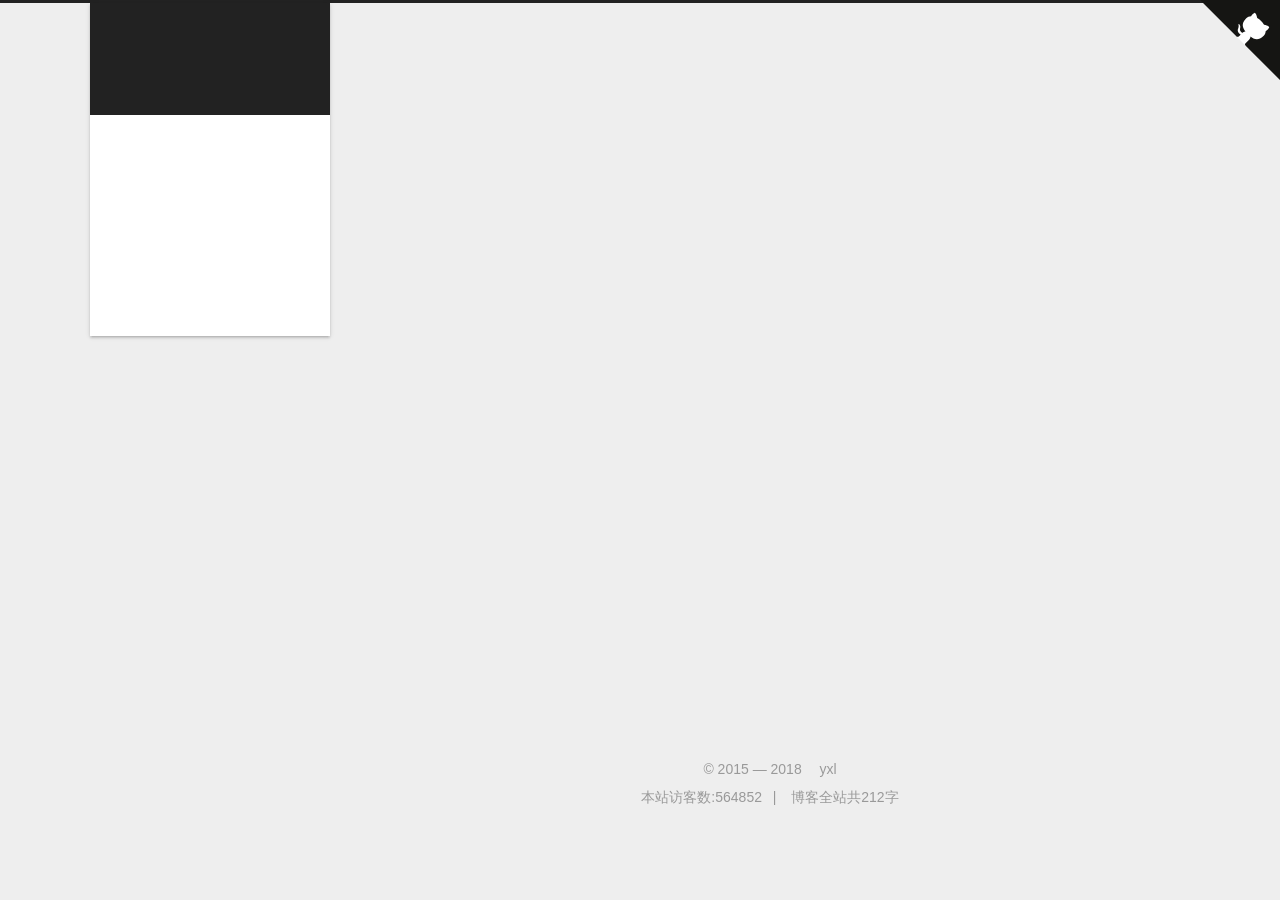
==== index.html @ 6620ec40 "Site updated: 2018-03-03 11:54:34" ====
<!DOCTYPE html>



  


<html class="theme-next gemini use-motion" lang="zh-Hans">
<head>
  <meta charset="UTF-8"/>
<meta http-equiv="X-UA-Compatible" content="IE=edge" />
<meta name="viewport" content="width=device-width, initial-scale=1, maximum-scale=1"/>
<meta name="theme-color" content="#222">









<meta http-equiv="Cache-Control" content="no-transform" />
<meta http-equiv="Cache-Control" content="no-siteapp" />
















  
  
  <link href="/lib/fancybox/source/jquery.fancybox.css?v=2.1.5" rel="stylesheet" type="text/css" />




  
  
  
  

  
    
    
  

  
    
      
    

    
  

  

  

  
    
      
    

    
  

  
    
    
    <link href="fonts.lug.ustc.edu.cn/css?family=Monda:300,300italic,400,400italic,700,700italic|Roboto Slab:300,300italic,400,400italic,700,700italic|PT Mono:300,300italic,400,400italic,700,700italic&subset=latin,latin-ext" rel="stylesheet" type="text/css">
  






<link href="/lib/font-awesome/css/font-awesome.min.css?v=4.6.2" rel="stylesheet" type="text/css" />

<link href="/css/main.css?v=5.1.4" rel="stylesheet" type="text/css" />


  <link rel="apple-touch-icon" sizes="180x180" href="/images/favicon.ico?v=5.1.4">


  <link rel="icon" type="image/png" sizes="32x32" href="/images/favicon.ico?v=5.1.4">


  <link rel="icon" type="image/png" sizes="16x16" href="/images/favicon.ico?v=5.1.4">


  <link rel="mask-icon" href="/images/favicon.ico?v=5.1.4" color="#222">





  <meta name="keywords" content="Hexo, NexT" />










<meta name="description" content="Quick notes">
<meta property="og:type" content="website">
<meta property="og:title" content="Jenson&#39;s Notes">
<meta property="og:url" content="http://yoursite.com/index.html">
<meta property="og:site_name" content="Jenson&#39;s Notes">
<meta property="og:description" content="Quick notes">
<meta property="og:locale" content="zh-Hans">
<meta name="twitter:card" content="summary">
<meta name="twitter:title" content="Jenson&#39;s Notes">
<meta name="twitter:description" content="Quick notes">



<script type="text/javascript" id="hexo.configurations">
  var NexT = window.NexT || {};
  var CONFIG = {
    root: '/',
    scheme: 'Gemini',
    version: '5.1.4',
    sidebar: {"position":"left","display":"post","offset":12,"b2t":false,"scrollpercent":false,"onmobile":false},
    fancybox: true,
    tabs: true,
    motion: {"enable":true,"async":false,"transition":{"post_block":"fadeIn","post_header":"slideDownIn","post_body":"slideDownIn","coll_header":"slideLeftIn","sidebar":"slideUpIn"}},
    duoshuo: {
      userId: '0',
      author: '博主'
    },
    algolia: {
      applicationID: '',
      apiKey: '',
      indexName: '',
      hits: {"per_page":10},
      labels: {"input_placeholder":"Search for Posts","hits_empty":"We didn't find any results for the search: ${query}","hits_stats":"${hits} results found in ${time} ms"}
    }
  };
</script>



  <link rel="canonical" href="http://yoursite.com/"/>





<script src="//cdn.bootcss.com/pace/1.0.2/pace.min.js"></script>
<link href="//cdn.bootcss.com/pace/1.0.2/themes/pink/pace-theme-flash.css" rel="stylesheet">





  <title>Jenson's Notes</title>
  








</head>

<body itemscope itemtype="http://schema.org/WebPage" lang="zh-Hans">

  
  
    
  

  <div class="container sidebar-position-left 
  page-home">
    <div class="headband"></div>
	<a href="https://github.com/yuxinglong" class="github-corner" aria-label="View source on Github"><svg width="80" height="80" viewBox="0 0 250 250" style="fill:#151513; color:#fff; position: absolute; top: 0; border: 0; right: 0;" aria-hidden="true"><path d="M0,0 L115,115 L130,115 L142,142 L250,250 L250,0 Z"></path><path d="M128.3,109.0 C113.8,99.7 119.0,89.6 119.0,89.6 C122.0,82.7 120.5,78.6 120.5,78.6 C119.2,72.0 123.4,76.3 123.4,76.3 C127.3,80.9 125.5,87.3 125.5,87.3 C122.9,97.6 130.6,101.9 134.4,103.2" fill="currentColor" style="transform-origin: 130px 106px;" class="octo-arm"></path><path d="M115.0,115.0 C114.9,115.1 118.7,116.5 119.8,115.4 L133.7,101.6 C136.9,99.2 139.9,98.4 142.2,98.6 C133.8,88.0 127.5,74.4 143.8,58.0 C148.5,53.4 154.0,51.2 159.7,51.0 C160.3,49.4 163.2,43.6 171.4,40.1 C171.4,40.1 176.1,42.5 178.8,56.2 C183.1,58.6 187.2,61.8 190.9,65.4 C194.5,69.0 197.7,73.2 200.1,77.6 C213.8,80.2 216.3,84.9 216.3,84.9 C212.7,93.1 206.9,96.0 205.4,96.6 C205.1,102.4 203.0,107.8 198.3,112.5 C181.9,128.9 168.3,122.5 157.7,114.1 C157.9,116.9 156.7,120.9 152.7,124.9 L141.0,136.5 C139.8,137.7 141.6,141.9 141.8,141.8 Z" fill="currentColor" class="octo-body"></path></svg></a><style>.github-corner:hover .octo-arm{animation:octocat-wave 560ms ease-in-out}@keyframes octocat-wave{0%,100%{transform:rotate(0)}20%,60%{transform:rotate(-25deg)}40%,80%{transform:rotate(10deg)}}@media (max-width:500px){.github-corner:hover .octo-arm{animation:none}.github-corner .octo-arm{animation:octocat-wave 560ms ease-in-out}}</style>

    <header id="header" class="header" itemscope itemtype="http://schema.org/WPHeader">
      <div class="header-inner"><div class="site-brand-wrapper">
  <div class="site-meta ">
    

    <div class="custom-logo-site-title">
      <a href="/"  class="brand" rel="start">
        <span class="logo-line-before"><i></i></span>
        <span class="site-title">Jenson's Notes</span>
        <span class="logo-line-after"><i></i></span>
      </a>
    </div>
      
        <p class="site-subtitle">Quick notes</p>
      
  </div>

  <div class="site-nav-toggle">
    <button>
      <span class="btn-bar"></span>
      <span class="btn-bar"></span>
      <span class="btn-bar"></span>
    </button>
  </div>
</div>

<nav class="site-nav">
  

  
    <ul id="menu" class="menu">
      
        
        <li class="menu-item menu-item-home">
          <a href="/" rel="section">
            
              <i class="menu-item-icon fa fa-fw fa-home"></i> <br />
            
            首页
          </a>
        </li>
      
        
        <li class="menu-item menu-item-archives">
          <a href="/archives/" rel="section">
            
              <i class="menu-item-icon fa fa-fw fa-archive"></i> <br />
            
            心路历程
          </a>
        </li>
      
        
        <li class="menu-item menu-item-categories">
          <a href="/categories/" rel="section">
            
              <i class="menu-item-icon fa fa-fw fa-th"></i> <br />
            
            分类
          </a>
        </li>
      
        
        <li class="menu-item menu-item-tags">
          <a href="/tags/" rel="section">
            
              <i class="menu-item-icon fa fa-fw fa-tags"></i> <br />
            
            标签
          </a>
        </li>
      

      
        <li class="menu-item menu-item-search">
          
            <a href="javascript:;" class="popup-trigger">
          
            
              <i class="menu-item-icon fa fa-search fa-fw"></i> <br />
            
            搜索
          </a>
        </li>
      
    </ul>
  

  
    <div class="site-search">
      
  <div class="popup search-popup local-search-popup">
  <div class="local-search-header clearfix">
    <span class="search-icon">
      <i class="fa fa-search"></i>
    </span>
    <span class="popup-btn-close">
      <i class="fa fa-times-circle"></i>
    </span>
    <div class="local-search-input-wrapper">
      <input autocomplete="off"
             placeholder="搜索..." spellcheck="false"
             type="text" id="local-search-input">
    </div>
  </div>
  <div id="local-search-result"></div>
</div>



    </div>
  
</nav>



 </div>
    </header>

    <main id="main" class="main">
      <div class="main-inner">
        <div class="content-wrap">
          <div id="content" class="content">
            
  <section id="posts" class="posts-expand">
    
      

  

  
  
  

  <article class="post post-type-normal" itemscope itemtype="http://schema.org/Article">
  
  
  
  <div class="post-block">
    <link itemprop="mainEntityOfPage" href="http://yoursite.com/2018/03/03/蝴蝶的时间/">

    <span hidden itemprop="author" itemscope itemtype="http://schema.org/Person">
      <meta itemprop="name" content="Jenson">
      <meta itemprop="description" content="">
      <meta itemprop="image" content="https://upload.jianshu.io/collections/images/13/%E5%95%8A.png?imageMogr2/auto-orient/strip|imageView2/1/w/180/h/180">
    </span>

    <span hidden itemprop="publisher" itemscope itemtype="http://schema.org/Organization">
      <meta itemprop="name" content="Jenson's Notes">
    </span>

    
      <header class="post-header">

        
        
          <h1 class="post-title" itemprop="name headline">
                
                <a class="post-title-link" href="/2018/03/03/蝴蝶的时间/" itemprop="url">蝴蝶的时间</a></h1>
        

        <div class="post-meta">
          <span class="post-time">
            
              <span class="post-meta-item-icon">
                <i class="fa fa-calendar-o"></i>
              </span>
              
                <span class="post-meta-item-text">发表于</span>
              
              <time title="创建于" itemprop="dateCreated datePublished" datetime="2018-03-03T09:10:52+08:00">
                2018-03-03
              </time>
            

            

            
          </span>

          

          
            
          

          
          
		  
		  

         <span class="post-time">
	   &nbsp; | &nbsp;
           <span class="post-meta-item-icon">
             <i class="fa fa-calendar-o"></i>
           </span>
           <span class="post-meta-item-text">字数统计:</span>
           <span class="post-count">139(字)</span>
           
         </span>
	  
      <span class="post-time">
	   &nbsp; | &nbsp;
           <span class="post-meta-item-icon">
             <i class="fa fa-calendar-o"></i>
           </span>
           <span class="post-meta-item-text">阅读时长:</span>
           <span class="post-count">1(分)</span>
           
         </span>


          

          

          

        </div>
      </header>
    

    
    
    
    <div class="post-body" itemprop="articleBody">

      
      

      
        
          
          
飞过山岗 你不在场

我的胸膛 纹路苍茫

花开不败 香满楼台

我不闻   我不闻

飞入黑洞 你不在场

扇动翅膀 它却不响

会不会在远方刮起风

借我一盏烛火

点亮你的轮廓

思念通明以后付与一纸传说

回忆任它残破

可能终会参破

百年后谁人还记得我

爱是一盏烛火

骤雨疾风吹不散
          ...
          <!--noindex-->
          <div class="post-button text-center">
            <a class="btn" href="/2018/03/03/蝴蝶的时间/#more" rel="contents">
              阅读全文 &raquo;
            </a>
          </div>
          <!--/noindex-->
        
      
    </div>
    
    
    

    

    

    
	<div>
	  
	</div>
	
    <footer class="post-footer">
      

      

      

      
      
        <div class="post-eof"></div>
      
    </footer>
  </div>
  
  
  
  </article>


    
      

  

  
  
  

  <article class="post post-type-normal" itemscope itemtype="http://schema.org/Article">
  
  
  
  <div class="post-block">
    <link itemprop="mainEntityOfPage" href="http://yoursite.com/2018/03/02/访涂山寺/">

    <span hidden itemprop="author" itemscope itemtype="http://schema.org/Person">
      <meta itemprop="name" content="Jenson">
      <meta itemprop="description" content="">
      <meta itemprop="image" content="https://upload.jianshu.io/collections/images/13/%E5%95%8A.png?imageMogr2/auto-orient/strip|imageView2/1/w/180/h/180">
    </span>

    <span hidden itemprop="publisher" itemscope itemtype="http://schema.org/Organization">
      <meta itemprop="name" content="Jenson's Notes">
    </span>

    
      <header class="post-header">

        
        
          <h1 class="post-title" itemprop="name headline">
                
                <a class="post-title-link" href="/2018/03/02/访涂山寺/" itemprop="url">访涂山寺</a></h1>
        

        <div class="post-meta">
          <span class="post-time">
            
              <span class="post-meta-item-icon">
                <i class="fa fa-calendar-o"></i>
              </span>
              
                <span class="post-meta-item-text">发表于</span>
              
              <time title="创建于" itemprop="dateCreated datePublished" datetime="2018-03-02T09:05:31+08:00">
                2018-03-02
              </time>
            

            

            
          </span>

          

          
            
          

          
          
		  
		  

         <span class="post-time">
	   &nbsp; | &nbsp;
           <span class="post-meta-item-icon">
             <i class="fa fa-calendar-o"></i>
           </span>
           <span class="post-meta-item-text">字数统计:</span>
           <span class="post-count">73(字)</span>
           
         </span>
	  
      <span class="post-time">
	   &nbsp; | &nbsp;
           <span class="post-meta-item-icon">
             <i class="fa fa-calendar-o"></i>
           </span>
           <span class="post-meta-item-text">阅读时长:</span>
           <span class="post-count">1(分)</span>
           
         </span>


          

          

          

        </div>
      </header>
    

    
    
    
    <div class="post-body" itemprop="articleBody">

      
      

      
        
          
          晨钟暮鼓
烟雾缭绕
佛音袅袅
祈家人平安
祈幸福健康
祈学业有成
心中所想
无一不能祈
无可厚非
芸芸众生
人不怜你
天会怜你
再品一盏禅茶
一时间
山门之内
红尘阻隔
江湖已远

          
          <!--noindex-->
          <div class="post-button text-center">
            <a class="btn" href="/2018/03/02/访涂山寺/#more" rel="contents">
              阅读全文 &raquo;
            </a>
          </div>
          <!--/noindex-->
        
      
    </div>
    
    
    

    

    

    
	<div>
	  
	</div>
	
    <footer class="post-footer">
      

      

      

      
      
        <div class="post-eof"></div>
      
    </footer>
  </div>
  
  
  
  </article>


    
  </section>

  


          </div>
          


          

        </div>
        
          
  
  <div class="sidebar-toggle">
    <div class="sidebar-toggle-line-wrap">
      <span class="sidebar-toggle-line sidebar-toggle-line-first"></span>
      <span class="sidebar-toggle-line sidebar-toggle-line-middle"></span>
      <span class="sidebar-toggle-line sidebar-toggle-line-last"></span>
    </div>
  </div>

  <aside id="sidebar" class="sidebar">
    
    <div class="sidebar-inner">

      

      
	 

      <section class="site-overview-wrap sidebar-panel sidebar-panel-active">
	  
        <div class="site-overview">
          <div class="site-author motion-element" itemprop="author" itemscope itemtype="http://schema.org/Person">
		  
            
              <img class="site-author-image" itemprop="image"
                src="https://upload.jianshu.io/collections/images/13/%E5%95%8A.png?imageMogr2/auto-orient/strip|imageView2/1/w/180/h/180"
                alt="Jenson" />
            
			 	<iframe frameborder="no" border="0" marginwidth="0" marginheight="0" width=280 height=52 src="//music.163.com/outchain/player?type=2&id=521415426&auto=0&height=32"></iframe>
              <p class="site-author-name" itemprop="name">Jenson</p>
              <p class="site-description motion-element" itemprop="description">Quick notes</p>
          </div>
		  

          <nav class="site-state motion-element">

            
              <div class="site-state-item site-state-posts">
              
                <a href="/archives/">
              
                  <span class="site-state-item-count">2</span>
                  <span class="site-state-item-name">日志</span>
                </a>
              </div>
            
			
			

            

            
              
              
              <div class="site-state-item site-state-tags">
                <a href="/tags/index.html">
                  <span class="site-state-item-count">2</span>
                  <span class="site-state-item-name">标签</span>
                </a>
              </div>
            

          </nav>

          
		  
		  
          
            <div class="links-of-author motion-element">
                
                  <span class="links-of-author-item">
                    <a href="https://github.com/yuxinglong" target="_blank" title="GitHub">
                      
                        <i class="fa fa-fw fa-github"></i>GitHub</a>
                  </span>
                
                  <span class="links-of-author-item">
                    <a href="http://www.cnblogs.com/Baronboy" target="_blank" title="博客园">
                      
                        <i class="fa fa-fw fa-book"></i>博客园</a>
                  </span>
                
            </div>
          
			
	


          
          

          
          

          

        </div>
      </section>

      

      

    </div>
  </aside>


        
      </div>
    </main>

    <footer id="footer" class="footer">
      <div class="footer-inner">
        <!--<script async src="https://dn-lbstatics.qbox.me/busuanzi/2.3/busuanzi.pure.mini.js"></script>-->


<div class="copyright">&copy; 2015 &mdash; <span itemprop="copyrightYear">2018</span>
  <span class="with-love">
    <i class="fa fa-user"></i>
  </span>
  <span class="author" itemprop="copyrightHolder">yxl</span>

  
</div>


<div class="powered-by">
<i class="fa fa-user-md"></i><span id="busuanzi_container_site_uv">
  本站访客数:564852<!--<span id="busuanzi_value_site_uv"></span>-->
</span>
</div>

  <span class="post-meta-divider">|</span>




<div class="theme-info">
  <div class="powered-by"></div>
  <span class="post-count">博客全站共212字</span>
</div>
<!--腾讯统计-->
<script type="text/javascript" src="http://tajs.qq.com/stats?sId=65376322" charset="UTF-8"></script>



        







        
      </div>
    </footer>

    
      <div class="back-to-top">
        <i class="fa fa-arrow-up"></i>
        
      </div>
    

    

  </div>

  

<script type="text/javascript">
  if (Object.prototype.toString.call(window.Promise) !== '[object Function]') {
    window.Promise = null;
  }
</script>









  


  











  
  
    <script type="text/javascript" src="/lib/jquery/index.js?v=2.1.3"></script>
  

  
  
    <script type="text/javascript" src="/lib/fastclick/lib/fastclick.min.js?v=1.0.6"></script>
  

  
  
    <script type="text/javascript" src="/lib/jquery_lazyload/jquery.lazyload.js?v=1.9.7"></script>
  

  
  
    <script type="text/javascript" src="/lib/velocity/velocity.min.js?v=1.2.1"></script>
  

  
  
    <script type="text/javascript" src="/lib/velocity/velocity.ui.min.js?v=1.2.1"></script>
  

  
  
    <script type="text/javascript" src="/lib/fancybox/source/jquery.fancybox.pack.js?v=2.1.5"></script>
  

  
  
    <script type="text/javascript" src="/lib/canvas-nest/canvas-nest.min.js"></script>
  


  


  <script type="text/javascript" src="/js/src/utils.js?v=5.1.4"></script>

  <script type="text/javascript" src="/js/src/motion.js?v=5.1.4"></script>



  
  


  <script type="text/javascript" src="/js/src/affix.js?v=5.1.4"></script>

  <script type="text/javascript" src="/js/src/schemes/pisces.js?v=5.1.4"></script>



  

  


  <script type="text/javascript" src="/js/src/bootstrap.js?v=5.1.4"></script>



  


  




	





  
    

    
  





  












  

  <script type="text/javascript">
    // Popup Window;
    var isfetched = false;
    var isXml = true;
    // Search DB path;
    var search_path = "search.xml";
    if (search_path.length === 0) {
      search_path = "search.xml";
    } else if (/json$/i.test(search_path)) {
      isXml = false;
    }
    var path = "/" + search_path;
    // monitor main search box;

    var onPopupClose = function (e) {
      $('.popup').hide();
      $('#local-search-input').val('');
      $('.search-result-list').remove();
      $('#no-result').remove();
      $(".local-search-pop-overlay").remove();
      $('body').css('overflow', '');
    }

    function proceedsearch() {
      $("body")
        .append('<div class="search-popup-overlay local-search-pop-overlay"></div>')
        .css('overflow', 'hidden');
      $('.search-popup-overlay').click(onPopupClose);
      $('.popup').toggle();
      var $localSearchInput = $('#local-search-input');
      $localSearchInput.attr("autocapitalize", "none");
      $localSearchInput.attr("autocorrect", "off");
      $localSearchInput.focus();
    }

    // search function;
    var searchFunc = function(path, search_id, content_id) {
      'use strict';

      // start loading animation
      $("body")
        .append('<div class="search-popup-overlay local-search-pop-overlay">' +
          '<div id="search-loading-icon">' +
          '<i class="fa fa-spinner fa-pulse fa-5x fa-fw"></i>' +
          '</div>' +
          '</div>')
        .css('overflow', 'hidden');
      $("#search-loading-icon").css('margin', '20% auto 0 auto').css('text-align', 'center');

      $.ajax({
        url: path,
        dataType: isXml ? "xml" : "json",
        async: true,
        success: function(res) {
          // get the contents from search data
          isfetched = true;
          $('.popup').detach().appendTo('.header-inner');
          var datas = isXml ? $("entry", res).map(function() {
            return {
              title: $("title", this).text(),
              content: $("content",this).text(),
              url: $("url" , this).text()
            };
          }).get() : res;
          var input = document.getElementById(search_id);
          var resultContent = document.getElementById(content_id);
          var inputEventFunction = function() {
            var searchText = input.value.trim().toLowerCase();
            var keywords = searchText.split(/[\s\-]+/);
            if (keywords.length > 1) {
              keywords.push(searchText);
            }
            var resultItems = [];
            if (searchText.length > 0) {
              // perform local searching
              datas.forEach(function(data) {
                var isMatch = false;
                var hitCount = 0;
                var searchTextCount = 0;
                var title = data.title.trim();
                var titleInLowerCase = title.toLowerCase();
                var content = data.content.trim().replace(/<[^>]+>/g,"");
                var contentInLowerCase = content.toLowerCase();
                var articleUrl = decodeURIComponent(data.url);
                var indexOfTitle = [];
                var indexOfContent = [];
                // only match articles with not empty titles
                if(title != '') {
                  keywords.forEach(function(keyword) {
                    function getIndexByWord(word, text, caseSensitive) {
                      var wordLen = word.length;
                      if (wordLen === 0) {
                        return [];
                      }
                      var startPosition = 0, position = [], index = [];
                      if (!caseSensitive) {
                        text = text.toLowerCase();
                        word = word.toLowerCase();
                      }
                      while ((position = text.indexOf(word, startPosition)) > -1) {
                        index.push({position: position, word: word});
                        startPosition = position + wordLen;
                      }
                      return index;
                    }

                    indexOfTitle = indexOfTitle.concat(getIndexByWord(keyword, titleInLowerCase, false));
                    indexOfContent = indexOfContent.concat(getIndexByWord(keyword, contentInLowerCase, false));
                  });
                  if (indexOfTitle.length > 0 || indexOfContent.length > 0) {
                    isMatch = true;
                    hitCount = indexOfTitle.length + indexOfContent.length;
                  }
                }

                // show search results

                if (isMatch) {
                  // sort index by position of keyword

                  [indexOfTitle, indexOfContent].forEach(function (index) {
                    index.sort(function (itemLeft, itemRight) {
                      if (itemRight.position !== itemLeft.position) {
                        return itemRight.position - itemLeft.position;
                      } else {
                        return itemLeft.word.length - itemRight.word.length;
                      }
                    });
                  });

                  // merge hits into slices

                  function mergeIntoSlice(text, start, end, index) {
                    var item = index[index.length - 1];
                    var position = item.position;
                    var word = item.word;
                    var hits = [];
                    var searchTextCountInSlice = 0;
                    while (position + word.length <= end && index.length != 0) {
                      if (word === searchText) {
                        searchTextCountInSlice++;
                      }
                      hits.push({position: position, length: word.length});
                      var wordEnd = position + word.length;

                      // move to next position of hit

                      index.pop();
                      while (index.length != 0) {
                        item = index[index.length - 1];
                        position = item.position;
                        word = item.word;
                        if (wordEnd > position) {
                          index.pop();
                        } else {
                          break;
                        }
                      }
                    }
                    searchTextCount += searchTextCountInSlice;
                    return {
                      hits: hits,
                      start: start,
                      end: end,
                      searchTextCount: searchTextCountInSlice
                    };
                  }

                  var slicesOfTitle = [];
                  if (indexOfTitle.length != 0) {
                    slicesOfTitle.push(mergeIntoSlice(title, 0, title.length, indexOfTitle));
                  }

                  var slicesOfContent = [];
                  while (indexOfContent.length != 0) {
                    var item = indexOfContent[indexOfContent.length - 1];
                    var position = item.position;
                    var word = item.word;
                    // cut out 100 characters
                    var start = position - 20;
                    var end = position + 80;
                    if(start < 0){
                      start = 0;
                    }
                    if (end < position + word.length) {
                      end = position + word.length;
                    }
                    if(end > content.length){
                      end = content.length;
                    }
                    slicesOfContent.push(mergeIntoSlice(content, start, end, indexOfContent));
                  }

                  // sort slices in content by search text's count and hits' count

                  slicesOfContent.sort(function (sliceLeft, sliceRight) {
                    if (sliceLeft.searchTextCount !== sliceRight.searchTextCount) {
                      return sliceRight.searchTextCount - sliceLeft.searchTextCount;
                    } else if (sliceLeft.hits.length !== sliceRight.hits.length) {
                      return sliceRight.hits.length - sliceLeft.hits.length;
                    } else {
                      return sliceLeft.start - sliceRight.start;
                    }
                  });

                  // select top N slices in content

                  var upperBound = parseInt('1');
                  if (upperBound >= 0) {
                    slicesOfContent = slicesOfContent.slice(0, upperBound);
                  }

                  // highlight title and content

                  function highlightKeyword(text, slice) {
                    var result = '';
                    var prevEnd = slice.start;
                    slice.hits.forEach(function (hit) {
                      result += text.substring(prevEnd, hit.position);
                      var end = hit.position + hit.length;
                      result += '<b class="search-keyword">' + text.substring(hit.position, end) + '</b>';
                      prevEnd = end;
                    });
                    result += text.substring(prevEnd, slice.end);
                    return result;
                  }

                  var resultItem = '';

                  if (slicesOfTitle.length != 0) {
                    resultItem += "<li><a href='" + articleUrl + "' class='search-result-title'>" + highlightKeyword(title, slicesOfTitle[0]) + "</a>";
                  } else {
                    resultItem += "<li><a href='" + articleUrl + "' class='search-result-title'>" + title + "</a>";
                  }

                  slicesOfContent.forEach(function (slice) {
                    resultItem += "<a href='" + articleUrl + "'>" +
                      "<p class=\"search-result\">" + highlightKeyword(content, slice) +
                      "...</p>" + "</a>";
                  });

                  resultItem += "</li>";
                  resultItems.push({
                    item: resultItem,
                    searchTextCount: searchTextCount,
                    hitCount: hitCount,
                    id: resultItems.length
                  });
                }
              })
            };
            if (keywords.length === 1 && keywords[0] === "") {
              resultContent.innerHTML = '<div id="no-result"><i class="fa fa-search fa-5x" /></div>'
            } else if (resultItems.length === 0) {
              resultContent.innerHTML = '<div id="no-result"><i class="fa fa-frown-o fa-5x" /></div>'
            } else {
              resultItems.sort(function (resultLeft, resultRight) {
                if (resultLeft.searchTextCount !== resultRight.searchTextCount) {
                  return resultRight.searchTextCount - resultLeft.searchTextCount;
                } else if (resultLeft.hitCount !== resultRight.hitCount) {
                  return resultRight.hitCount - resultLeft.hitCount;
                } else {
                  return resultRight.id - resultLeft.id;
                }
              });
              var searchResultList = '<ul class=\"search-result-list\">';
              resultItems.forEach(function (result) {
                searchResultList += result.item;
              })
              searchResultList += "</ul>";
              resultContent.innerHTML = searchResultList;
            }
          }

          if ('auto' === 'auto') {
            input.addEventListener('input', inputEventFunction);
          } else {
            $('.search-icon').click(inputEventFunction);
            input.addEventListener('keypress', function (event) {
              if (event.keyCode === 13) {
                inputEventFunction();
              }
            });
          }

          // remove loading animation
          $(".local-search-pop-overlay").remove();
          $('body').css('overflow', '');

          proceedsearch();
        }
      });
    }

    // handle and trigger popup window;
    $('.popup-trigger').click(function(e) {
      e.stopPropagation();
      if (isfetched === false) {
        searchFunc(path, 'local-search-input', 'local-search-result');
      } else {
        proceedsearch();
      };
    });

    $('.popup-btn-close').click(onPopupClose);
    $('.popup').click(function(e){
      e.stopPropagation();
    });
    $(document).on('keyup', function (event) {
      var shouldDismissSearchPopup = event.which === 27 &&
        $('.search-popup').is(':visible');
      if (shouldDismissSearchPopup) {
        onPopupClose();
      }
    });
  </script>





  

  

  

  
  
  
  <link rel="stylesheet" href="/lib/needsharebutton/needsharebutton.css">

  
  
  <script src="/lib/needsharebutton/needsharebutton.js"></script>

  <script>
    
      pbOptions = {};
      
          pbOptions.iconStyle = "box";
      
          pbOptions.boxForm = "horizontal";
      
          pbOptions.position = "bottomCenter";
      
          pbOptions.networks = "Weibo,Douban,QQZone,Evernote";
      
      new needShareButton('#needsharebutton-postbottom', pbOptions);
    
    
  </script>

  

  
  
    <script type="text/x-mathjax-config">
      MathJax.Hub.Config({
        tex2jax: {
          inlineMath: [ ['$','$'], ["\\(","\\)"]  ],
          processEscapes: true,
          skipTags: ['script', 'noscript', 'style', 'textarea', 'pre', 'code']
        }
      });
    </script>

    <script type="text/x-mathjax-config">
      MathJax.Hub.Queue(function() {
        var all = MathJax.Hub.getAllJax(), i;
        for (i=0; i < all.length; i += 1) {
          all[i].SourceElement().parentNode.className += ' has-jax';
        }
      });
    </script>
    <script type="text/javascript" src="//cdn.bootcss.com/mathjax/2.7.1/latest.js?config=TeX-AMS-MML_HTMLorMML"></script>
  


  

  


  <!-- 页面点击小红心 -->
<script type="text/javascript" src="/js/src/love.js"></script>

   <canvas class="fireworks" style="position: fixed;left: 0;top: 0;z-index: 1; pointer-events: none;" ></canvas> 
   <script type="text/javascript" src="//cdn.bootcss.com/animejs/2.2.0/anime.min.js"></script> 
   <script type="text/javascript" src="/js/src/fireworks.js"></script>



</body>
</html>
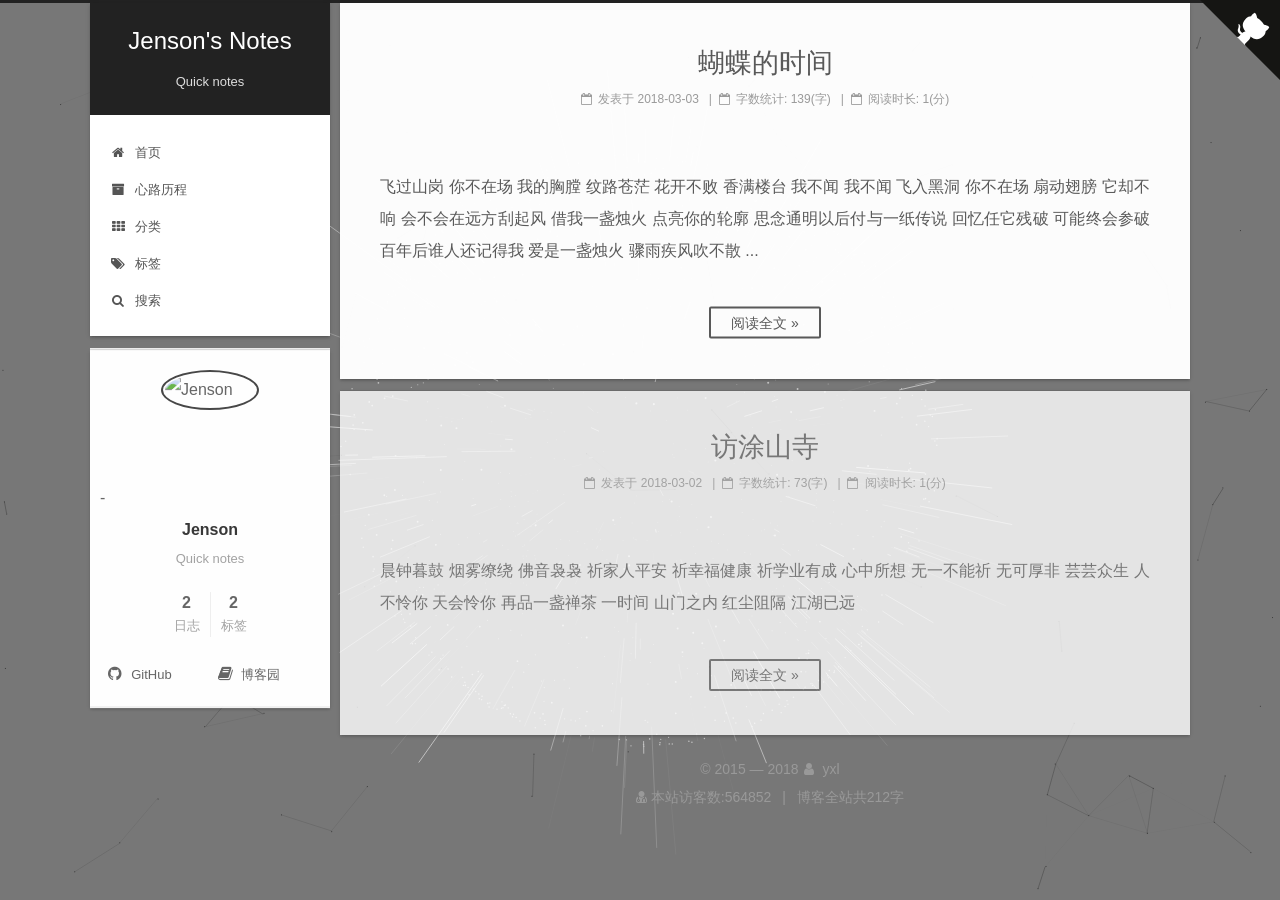
==== commit 24a8da63: "Site updated: 2018-03-03 13:52:49" ====
--- a/index.html
+++ b/index.html
@@ -1,992 +1,4 @@
-<!DOCTYPE html>
-
-
-
-  
-
-
-<html class="theme-next gemini use-motion" lang="zh-Hans">
-<head>
-  <meta charset="UTF-8"/>
-<meta http-equiv="X-UA-Compatible" content="IE=edge" />
-<meta name="viewport" content="width=device-width, initial-scale=1, maximum-scale=1"/>
-<meta name="theme-color" content="#222">
-
-
-
-
-
-
-
-
-
-<meta http-equiv="Cache-Control" content="no-transform" />
-<meta http-equiv="Cache-Control" content="no-siteapp" />
-
-
-
-
-
-
-
-
-
-
-
-
-
-
-
-
-  
-  
-  <link href="/lib/fancybox/source/jquery.fancybox.css?v=2.1.5" rel="stylesheet" type="text/css" />
-
-
-
-
-  
-  
-  
-  
-
-  
-    
-    
-  
-
-  
-    
-      
-    
-
-    
-  
-
-  
-
-  
-
-  
-    
-      
-    
-
-    
-  
-
-  
-    
-    
-    <link href="fonts.lug.ustc.edu.cn/css?family=Monda:300,300italic,400,400italic,700,700italic|Roboto Slab:300,300italic,400,400italic,700,700italic|PT Mono:300,300italic,400,400italic,700,700italic&subset=latin,latin-ext" rel="stylesheet" type="text/css">
-  
-
-
-
-
-
-
-<link href="/lib/font-awesome/css/font-awesome.min.css?v=4.6.2" rel="stylesheet" type="text/css" />
-
-<link href="/css/main.css?v=5.1.4" rel="stylesheet" type="text/css" />
-
-
-  <link rel="apple-touch-icon" sizes="180x180" href="/images/favicon.ico?v=5.1.4">
-
-
-  <link rel="icon" type="image/png" sizes="32x32" href="/images/favicon.ico?v=5.1.4">
-
-
-  <link rel="icon" type="image/png" sizes="16x16" href="/images/favicon.ico?v=5.1.4">
-
-
-  <link rel="mask-icon" href="/images/favicon.ico?v=5.1.4" color="#222">
-
-
-
-
-
-  <meta name="keywords" content="Hexo, NexT" />
-
-
-
-
-
-
-
-
-
-
-<meta name="description" content="Quick notes">
-<meta property="og:type" content="website">
-<meta property="og:title" content="Jenson&#39;s Notes">
-<meta property="og:url" content="http://yoursite.com/index.html">
-<meta property="og:site_name" content="Jenson&#39;s Notes">
-<meta property="og:description" content="Quick notes">
-<meta property="og:locale" content="zh-Hans">
-<meta name="twitter:card" content="summary">
-<meta name="twitter:title" content="Jenson&#39;s Notes">
-<meta name="twitter:description" content="Quick notes">
-
-
-
-<script type="text/javascript" id="hexo.configurations">
-  var NexT = window.NexT || {};
-  var CONFIG = {
-    root: '/',
-    scheme: 'Gemini',
-    version: '5.1.4',
-    sidebar: {"position":"left","display":"post","offset":12,"b2t":false,"scrollpercent":false,"onmobile":false},
-    fancybox: true,
-    tabs: true,
-    motion: {"enable":true,"async":false,"transition":{"post_block":"fadeIn","post_header":"slideDownIn","post_body":"slideDownIn","coll_header":"slideLeftIn","sidebar":"slideUpIn"}},
-    duoshuo: {
-      userId: '0',
-      author: '博主'
-    },
-    algolia: {
-      applicationID: '',
-      apiKey: '',
-      indexName: '',
-      hits: {"per_page":10},
-      labels: {"input_placeholder":"Search for Posts","hits_empty":"We didn't find any results for the search: ${query}","hits_stats":"${hits} results found in ${time} ms"}
-    }
-  };
-</script>
-
-
-
-  <link rel="canonical" href="http://yoursite.com/"/>
-
-
-
-
-
-<script src="//cdn.bootcss.com/pace/1.0.2/pace.min.js"></script>
-<link href="//cdn.bootcss.com/pace/1.0.2/themes/pink/pace-theme-flash.css" rel="stylesheet">
-
-
-
-
-
-  <title>Jenson's Notes</title>
-  
-
-
-
-
-
-
-
-
-</head>
-
-<body itemscope itemtype="http://schema.org/WebPage" lang="zh-Hans">
-
-  
-  
-    
-  
-
-  <div class="container sidebar-position-left 
-  page-home">
-    <div class="headband"></div>
-	<a href="https://github.com/yuxinglong" class="github-corner" aria-label="View source on Github"><svg width="80" height="80" viewBox="0 0 250 250" style="fill:#151513; color:#fff; position: absolute; top: 0; border: 0; right: 0;" aria-hidden="true"><path d="M0,0 L115,115 L130,115 L142,142 L250,250 L250,0 Z"></path><path d="M128.3,109.0 C113.8,99.7 119.0,89.6 119.0,89.6 C122.0,82.7 120.5,78.6 120.5,78.6 C119.2,72.0 123.4,76.3 123.4,76.3 C127.3,80.9 125.5,87.3 125.5,87.3 C122.9,97.6 130.6,101.9 134.4,103.2" fill="currentColor" style="transform-origin: 130px 106px;" class="octo-arm"></path><path d="M115.0,115.0 C114.9,115.1 118.7,116.5 119.8,115.4 L133.7,101.6 C136.9,99.2 139.9,98.4 142.2,98.6 C133.8,88.0 127.5,74.4 143.8,58.0 C148.5,53.4 154.0,51.2 159.7,51.0 C160.3,49.4 163.2,43.6 171.4,40.1 C171.4,40.1 176.1,42.5 178.8,56.2 C183.1,58.6 187.2,61.8 190.9,65.4 C194.5,69.0 197.7,73.2 200.1,77.6 C213.8,80.2 216.3,84.9 216.3,84.9 C212.7,93.1 206.9,96.0 205.4,96.6 C205.1,102.4 203.0,107.8 198.3,112.5 C181.9,128.9 168.3,122.5 157.7,114.1 C157.9,116.9 156.7,120.9 152.7,124.9 L141.0,136.5 C139.8,137.7 141.6,141.9 141.8,141.8 Z" fill="currentColor" class="octo-body"></path></svg></a><style>.github-corner:hover .octo-arm{animation:octocat-wave 560ms ease-in-out}@keyframes octocat-wave{0%,100%{transform:rotate(0)}20%,60%{transform:rotate(-25deg)}40%,80%{transform:rotate(10deg)}}@media (max-width:500px){.github-corner:hover .octo-arm{animation:none}.github-corner .octo-arm{animation:octocat-wave 560ms ease-in-out}}</style>
-
-    <header id="header" class="header" itemscope itemtype="http://schema.org/WPHeader">
-      <div class="header-inner"><div class="site-brand-wrapper">
-  <div class="site-meta ">
-    
-
-    <div class="custom-logo-site-title">
-      <a href="/"  class="brand" rel="start">
-        <span class="logo-line-before"><i></i></span>
-        <span class="site-title">Jenson's Notes</span>
-        <span class="logo-line-after"><i></i></span>
-      </a>
-    </div>
-      
-        <p class="site-subtitle">Quick notes</p>
-      
-  </div>
-
-  <div class="site-nav-toggle">
-    <button>
-      <span class="btn-bar"></span>
-      <span class="btn-bar"></span>
-      <span class="btn-bar"></span>
-    </button>
-  </div>
-</div>
-
-<nav class="site-nav">
-  
-
-  
-    <ul id="menu" class="menu">
-      
-        
-        <li class="menu-item menu-item-home">
-          <a href="/" rel="section">
-            
-              <i class="menu-item-icon fa fa-fw fa-home"></i> <br />
-            
-            首页
-          </a>
-        </li>
-      
-        
-        <li class="menu-item menu-item-archives">
-          <a href="/archives/" rel="section">
-            
-              <i class="menu-item-icon fa fa-fw fa-archive"></i> <br />
-            
-            心路历程
-          </a>
-        </li>
-      
-        
-        <li class="menu-item menu-item-categories">
-          <a href="/categories/" rel="section">
-            
-              <i class="menu-item-icon fa fa-fw fa-th"></i> <br />
-            
-            分类
-          </a>
-        </li>
-      
-        
-        <li class="menu-item menu-item-tags">
-          <a href="/tags/" rel="section">
-            
-              <i class="menu-item-icon fa fa-fw fa-tags"></i> <br />
-            
-            标签
-          </a>
-        </li>
-      
-
-      
-        <li class="menu-item menu-item-search">
-          
-            <a href="javascript:;" class="popup-trigger">
-          
-            
-              <i class="menu-item-icon fa fa-search fa-fw"></i> <br />
-            
-            搜索
-          </a>
-        </li>
-      
-    </ul>
-  
-
-  
-    <div class="site-search">
-      
-  <div class="popup search-popup local-search-popup">
-  <div class="local-search-header clearfix">
-    <span class="search-icon">
-      <i class="fa fa-search"></i>
-    </span>
-    <span class="popup-btn-close">
-      <i class="fa fa-times-circle"></i>
-    </span>
-    <div class="local-search-input-wrapper">
-      <input autocomplete="off"
-             placeholder="搜索..." spellcheck="false"
-             type="text" id="local-search-input">
-    </div>
-  </div>
-  <div id="local-search-result"></div>
-</div>
-
-
-
-    </div>
-  
-</nav>
-
-
-
- </div>
-    </header>
-
-    <main id="main" class="main">
-      <div class="main-inner">
-        <div class="content-wrap">
-          <div id="content" class="content">
-            
-  <section id="posts" class="posts-expand">
-    
-      
-
-  
-
-  
-  
-  
-
-  <article class="post post-type-normal" itemscope itemtype="http://schema.org/Article">
-  
-  
-  
-  <div class="post-block">
-    <link itemprop="mainEntityOfPage" href="http://yoursite.com/2018/03/03/蝴蝶的时间/">
-
-    <span hidden itemprop="author" itemscope itemtype="http://schema.org/Person">
-      <meta itemprop="name" content="Jenson">
-      <meta itemprop="description" content="">
-      <meta itemprop="image" content="https://upload.jianshu.io/collections/images/13/%E5%95%8A.png?imageMogr2/auto-orient/strip|imageView2/1/w/180/h/180">
-    </span>
-
-    <span hidden itemprop="publisher" itemscope itemtype="http://schema.org/Organization">
-      <meta itemprop="name" content="Jenson's Notes">
-    </span>
-
-    
-      <header class="post-header">
-
-        
-        
-          <h1 class="post-title" itemprop="name headline">
-                
-                <a class="post-title-link" href="/2018/03/03/蝴蝶的时间/" itemprop="url">蝴蝶的时间</a></h1>
-        
-
-        <div class="post-meta">
-          <span class="post-time">
-            
-              <span class="post-meta-item-icon">
-                <i class="fa fa-calendar-o"></i>
-              </span>
-              
-                <span class="post-meta-item-text">发表于</span>
-              
-              <time title="创建于" itemprop="dateCreated datePublished" datetime="2018-03-03T09:10:52+08:00">
-                2018-03-03
-              </time>
-            
-
-            
-
-            
-          </span>
-
-          
-
-          
-            
-          
-
-          
-          
-		  
-		  
-
-         <span class="post-time">
-	   &nbsp; | &nbsp;
-           <span class="post-meta-item-icon">
-             <i class="fa fa-calendar-o"></i>
-           </span>
-           <span class="post-meta-item-text">字数统计:</span>
-           <span class="post-count">139(字)</span>
-           
-         </span>
-	  
-      <span class="post-time">
-	   &nbsp; | &nbsp;
-           <span class="post-meta-item-icon">
-             <i class="fa fa-calendar-o"></i>
-           </span>
-           <span class="post-meta-item-text">阅读时长:</span>
-           <span class="post-count">1(分)</span>
-           
-         </span>
-
-
-          
-
-          
-
-          
-
-        </div>
-      </header>
-    
-
-    
-    
-    
-    <div class="post-body" itemprop="articleBody">
-
-      
-      
-
-      
-        
-          
-          
-飞过山岗 你不在场
-
-我的胸膛 纹路苍茫
-
-花开不败 香满楼台
-
-我不闻   我不闻
-
-飞入黑洞 你不在场
-
-扇动翅膀 它却不响
-
-会不会在远方刮起风
-
-借我一盏烛火
-
-点亮你的轮廓
-
-思念通明以后付与一纸传说
-
-回忆任它残破
-
-可能终会参破
-
-百年后谁人还记得我
-
-爱是一盏烛火
-
-骤雨疾风吹不散
-          ...
-          <!--noindex-->
-          <div class="post-button text-center">
-            <a class="btn" href="/2018/03/03/蝴蝶的时间/#more" rel="contents">
-              阅读全文 &raquo;
-            </a>
-          </div>
-          <!--/noindex-->
-        
-      
-    </div>
-    
-    
-    
-
-    
-
-    
-
-    
-	<div>
-	  
-	</div>
-	
-    <footer class="post-footer">
-      
-
-      
-
-      
-
-      
-      
-        <div class="post-eof"></div>
-      
-    </footer>
-  </div>
-  
-  
-  
-  </article>
-
-
-    
-      
-
-  
-
-  
-  
-  
-
-  <article class="post post-type-normal" itemscope itemtype="http://schema.org/Article">
-  
-  
-  
-  <div class="post-block">
-    <link itemprop="mainEntityOfPage" href="http://yoursite.com/2018/03/02/访涂山寺/">
-
-    <span hidden itemprop="author" itemscope itemtype="http://schema.org/Person">
-      <meta itemprop="name" content="Jenson">
-      <meta itemprop="description" content="">
-      <meta itemprop="image" content="https://upload.jianshu.io/collections/images/13/%E5%95%8A.png?imageMogr2/auto-orient/strip|imageView2/1/w/180/h/180">
-    </span>
-
-    <span hidden itemprop="publisher" itemscope itemtype="http://schema.org/Organization">
-      <meta itemprop="name" content="Jenson's Notes">
-    </span>
-
-    
-      <header class="post-header">
-
-        
-        
-          <h1 class="post-title" itemprop="name headline">
-                
-                <a class="post-title-link" href="/2018/03/02/访涂山寺/" itemprop="url">访涂山寺</a></h1>
-        
-
-        <div class="post-meta">
-          <span class="post-time">
-            
-              <span class="post-meta-item-icon">
-                <i class="fa fa-calendar-o"></i>
-              </span>
-              
-                <span class="post-meta-item-text">发表于</span>
-              
-              <time title="创建于" itemprop="dateCreated datePublished" datetime="2018-03-02T09:05:31+08:00">
-                2018-03-02
-              </time>
-            
-
-            
-
-            
-          </span>
-
-          
-
-          
-            
-          
-
-          
-          
-		  
-		  
-
-         <span class="post-time">
-	   &nbsp; | &nbsp;
-           <span class="post-meta-item-icon">
-             <i class="fa fa-calendar-o"></i>
-           </span>
-           <span class="post-meta-item-text">字数统计:</span>
-           <span class="post-count">73(字)</span>
-           
-         </span>
-	  
-      <span class="post-time">
-	   &nbsp; | &nbsp;
-           <span class="post-meta-item-icon">
-             <i class="fa fa-calendar-o"></i>
-           </span>
-           <span class="post-meta-item-text">阅读时长:</span>
-           <span class="post-count">1(分)</span>
-           
-         </span>
-
-
-          
-
-          
-
-          
-
-        </div>
-      </header>
-    
-
-    
-    
-    
-    <div class="post-body" itemprop="articleBody">
-
-      
-      
-
-      
-        
-          
-          晨钟暮鼓
-烟雾缭绕
-佛音袅袅
-祈家人平安
-祈幸福健康
-祈学业有成
-心中所想
-无一不能祈
-无可厚非
-芸芸众生
-人不怜你
-天会怜你
-再品一盏禅茶
-一时间
-山门之内
-红尘阻隔
-江湖已远
-
-          
-          <!--noindex-->
-          <div class="post-button text-center">
-            <a class="btn" href="/2018/03/02/访涂山寺/#more" rel="contents">
-              阅读全文 &raquo;
-            </a>
-          </div>
-          <!--/noindex-->
-        
-      
-    </div>
-    
-    
-    
-
-    
-
-    
-
-    
-	<div>
-	  
-	</div>
-	
-    <footer class="post-footer">
-      
-
-      
-
-      
-
-      
-      
-        <div class="post-eof"></div>
-      
-    </footer>
-  </div>
-  
-  
-  
-  </article>
-
-
-    
-  </section>
-
-  
-
-
-          </div>
-          
-
-
-          
-
-        </div>
-        
-          
-  
-  <div class="sidebar-toggle">
-    <div class="sidebar-toggle-line-wrap">
-      <span class="sidebar-toggle-line sidebar-toggle-line-first"></span>
-      <span class="sidebar-toggle-line sidebar-toggle-line-middle"></span>
-      <span class="sidebar-toggle-line sidebar-toggle-line-last"></span>
-    </div>
-  </div>
-
-  <aside id="sidebar" class="sidebar">
-    
-    <div class="sidebar-inner">
-
-      
-
-      
-	 
-
-      <section class="site-overview-wrap sidebar-panel sidebar-panel-active">
-	  
-        <div class="site-overview">
-          <div class="site-author motion-element" itemprop="author" itemscope itemtype="http://schema.org/Person">
-		  
-            
-              <img class="site-author-image" itemprop="image"
-                src="https://upload.jianshu.io/collections/images/13/%E5%95%8A.png?imageMogr2/auto-orient/strip|imageView2/1/w/180/h/180"
-                alt="Jenson" />
-            
-			 	<iframe frameborder="no" border="0" marginwidth="0" marginheight="0" width=280 height=52 src="//music.163.com/outchain/player?type=2&id=521415426&auto=0&height=32"></iframe>
-              <p class="site-author-name" itemprop="name">Jenson</p>
-              <p class="site-description motion-element" itemprop="description">Quick notes</p>
-          </div>
-		  
-
-          <nav class="site-state motion-element">
-
-            
-              <div class="site-state-item site-state-posts">
-              
-                <a href="/archives/">
-              
-                  <span class="site-state-item-count">2</span>
-                  <span class="site-state-item-name">日志</span>
-                </a>
-              </div>
-            
-			
-			
-
-            
-
-            
-              
-              
-              <div class="site-state-item site-state-tags">
-                <a href="/tags/index.html">
-                  <span class="site-state-item-count">2</span>
-                  <span class="site-state-item-name">标签</span>
-                </a>
-              </div>
-            
-
-          </nav>
-
-          
-		  
-		  
-          
-            <div class="links-of-author motion-element">
-                
-                  <span class="links-of-author-item">
-                    <a href="https://github.com/yuxinglong" target="_blank" title="GitHub">
-                      
-                        <i class="fa fa-fw fa-github"></i>GitHub</a>
-                  </span>
-                
-                  <span class="links-of-author-item">
-                    <a href="http://www.cnblogs.com/Baronboy" target="_blank" title="博客园">
-                      
-                        <i class="fa fa-fw fa-book"></i>博客园</a>
-                  </span>
-                
-            </div>
-          
-			
-	
-
-
-          
-          
-
-          
-          
-
-          
-
-        </div>
-      </section>
-
-      
-
-      
-
-    </div>
-  </aside>
-
-
-        
-      </div>
-    </main>
-
-    <footer id="footer" class="footer">
-      <div class="footer-inner">
-        <!--<script async src="https://dn-lbstatics.qbox.me/busuanzi/2.3/busuanzi.pure.mini.js"></script>-->
-
-
-<div class="copyright">&copy; 2015 &mdash; <span itemprop="copyrightYear">2018</span>
-  <span class="with-love">
-    <i class="fa fa-user"></i>
-  </span>
-  <span class="author" itemprop="copyrightHolder">yxl</span>
-
-  
-</div>
-
-
-<div class="powered-by">
-<i class="fa fa-user-md"></i><span id="busuanzi_container_site_uv">
-  本站访客数:564852<!--<span id="busuanzi_value_site_uv"></span>-->
-</span>
-</div>
-
-  <span class="post-meta-divider">|</span>
-
-
-
-
-<div class="theme-info">
-  <div class="powered-by"></div>
-  <span class="post-count">博客全站共212字</span>
-</div>
-<!--腾讯统计-->
-<script type="text/javascript" src="http://tajs.qq.com/stats?sId=65376322" charset="UTF-8"></script>
-
-
-
-        
-
-
-
-
-
-
-
-        
-      </div>
-    </footer>
-
-    
-      <div class="back-to-top">
-        <i class="fa fa-arrow-up"></i>
-        
-      </div>
-    
-
-    
-
-  </div>
-
-  
-
-<script type="text/javascript">
-  if (Object.prototype.toString.call(window.Promise) !== '[object Function]') {
-    window.Promise = null;
-  }
-</script>
-
-
-
-
-
-
-
-
-
-  
-
-
-  
-
-
-
-
-
-
-
-
-
-
-
-  
-  
-    <script type="text/javascript" src="/lib/jquery/index.js?v=2.1.3"></script>
-  
-
-  
-  
-    <script type="text/javascript" src="/lib/fastclick/lib/fastclick.min.js?v=1.0.6"></script>
-  
-
-  
-  
-    <script type="text/javascript" src="/lib/jquery_lazyload/jquery.lazyload.js?v=1.9.7"></script>
-  
-
-  
-  
-    <script type="text/javascript" src="/lib/velocity/velocity.min.js?v=1.2.1"></script>
-  
-
-  
-  
-    <script type="text/javascript" src="/lib/velocity/velocity.ui.min.js?v=1.2.1"></script>
-  
-
-  
-  
-    <script type="text/javascript" src="/lib/fancybox/source/jquery.fancybox.pack.js?v=2.1.5"></script>
-  
-
-  
-  
-    <script type="text/javascript" src="/lib/canvas-nest/canvas-nest.min.js"></script>
-  
-
-
-  
-
-
-  <script type="text/javascript" src="/js/src/utils.js?v=5.1.4"></script>
-
-  <script type="text/javascript" src="/js/src/motion.js?v=5.1.4"></script>
-
-
-
-  
-  
-
-
-  <script type="text/javascript" src="/js/src/affix.js?v=5.1.4"></script>
-
-  <script type="text/javascript" src="/js/src/schemes/pisces.js?v=5.1.4"></script>
-
-
-
-  
-
-  
-
-
-  <script type="text/javascript" src="/js/src/bootstrap.js?v=5.1.4"></script>
-
-
-
-  
-
-
-  
-
-
-
-
-	
-
-
-
-
-
-  
-    
-
-    
-  
-
-
-
-
-
-  
-
-
-
-
-
-
-
-
-
-
-
-
-  
-
-  <script type="text/javascript">
+<!DOCTYPE html><html class="theme-next gemini use-motion" lang="zh-Hans"><head><meta charset="UTF-8"><meta http-equiv="X-UA-Compatible" content="IE=edge"><meta name="viewport" content="width=device-width,initial-scale=1,maximum-scale=1"><meta name="theme-color" content="#222"><meta http-equiv="Cache-Control" content="no-transform"><meta http-equiv="Cache-Control" content="no-siteapp"><link href="/lib/fancybox/source/jquery.fancybox.css?v=2.1.5" rel="stylesheet" type="text/css"><link href="/lib/font-awesome/css/font-awesome.min.css?v=4.6.2" rel="stylesheet" type="text/css"><link href="/css/main.css?v=5.1.4" rel="stylesheet" type="text/css"><link rel="apple-touch-icon" sizes="180x180" href="/images/favicon.ico?v=5.1.4"><link rel="icon" type="image/png" sizes="32x32" href="/images/favicon.ico?v=5.1.4"><link rel="icon" type="image/png" sizes="16x16" href="/images/favicon.ico?v=5.1.4"><link rel="mask-icon" href="/images/favicon.ico?v=5.1.4" color="#222"><meta name="keywords" content="Hexo, NexT"><meta name="description" content="Quick notes"><meta property="og:type" content="website"><meta property="og:title" content="Jenson&#39;s Notes"><meta property="og:url" content="http://yoursite.com/index.html"><meta property="og:site_name" content="Jenson&#39;s Notes"><meta property="og:description" content="Quick notes"><meta property="og:locale" content="zh-Hans"><meta name="twitter:card" content="summary"><meta name="twitter:title" content="Jenson&#39;s Notes"><meta name="twitter:description" content="Quick notes"><script type="text/javascript" id="hexo.configurations">var NexT=window.NexT||{},CONFIG={root:"/",scheme:"Gemini",version:"5.1.4",sidebar:{position:"left",display:"post",offset:12,b2t:!1,scrollpercent:!1,onmobile:!1},fancybox:!0,tabs:!0,motion:{enable:!0,async:!1,transition:{post_block:"fadeIn",post_header:"slideDownIn",post_body:"slideDownIn",coll_header:"slideLeftIn",sidebar:"slideUpIn"}},duoshuo:{userId:"0",author:"博主"},algolia:{applicationID:"",apiKey:"",indexName:"",hits:{per_page:10},labels:{input_placeholder:"Search for Posts",hits_empty:"We didn't find any results for the search: ${query}",hits_stats:"${hits} results found in ${time} ms"}}}</script><link rel="canonical" href="http://yoursite.com/"><script src="//cdn.bootcss.com/pace/1.0.2/pace.min.js"></script><link href="//cdn.bootcss.com/pace/1.0.2/themes/pink/pace-theme-flash.css" rel="stylesheet"><script type="text/javascript" src="http://tajs.qq.com/stats?sId=65376322" charset="UTF-8"></script><title>Jenson's Notes</title></head><body itemscope itemtype="http://schema.org/WebPage" lang="zh-Hans"><div class="container sidebar-position-left page-home"><div class="headband"></div> <a href="https://github.com/yuxinglong" class="github-corner" aria-label="View source on Github"><svg width="80" height="80" viewBox="0 0 250 250" style="fill:#151513;color:#fff;position:absolute;top:0;border:0;right:0" aria-hidden="true"><path d="M0 0 115 115 130 115 142 142 250 250 250 0Z"></path><path d="M128.3 109C113.8 99.7 119 89.6 119 89.6 122 82.7 120.5 78.6 120.5 78.6 119.2 72 123.4 76.3 123.4 76.3 127.3 80.9 125.5 87.3 125.5 87.3 122.9 97.6 130.6 101.9 134.4 103.2" fill="currentColor" style="transform-origin:130px 106px" class="octo-arm"></path><path d="M115 115C114.9 115.1 118.7 116.5 119.8 115.4L133.7 101.6C136.9 99.2 139.9 98.4 142.2 98.6 133.8 88 127.5 74.4 143.8 58 148.5 53.4 154 51.2 159.7 51 160.3 49.4 163.2 43.6 171.4 40.1 171.4 40.1 176.1 42.5 178.8 56.2 183.1 58.6 187.2 61.8 190.9 65.4 194.5 69 197.7 73.2 200.1 77.6 213.8 80.2 216.3 84.9 216.3 84.9 212.7 93.1 206.9 96 205.4 96.6 205.1 102.4 203 107.8 198.3 112.5 181.9 128.9 168.3 122.5 157.7 114.1 157.9 116.9 156.7 120.9 152.7 124.9L141 136.5C139.8 137.7 141.6 141.9 141.8 141.8Z" fill="currentColor" class="octo-body"></path></svg></a><style>.github-corner:hover .octo-arm{animation:octocat-wave 560ms ease-in-out}@keyframes octocat-wave{0%,100%{transform:rotate(0)}20%,60%{transform:rotate(-25deg)}40%,80%{transform:rotate(10deg)}}@media (max-width:500px){.github-corner:hover .octo-arm{animation:none}.github-corner .octo-arm{animation:octocat-wave 560ms ease-in-out}}</style><header id="header" class="header" itemscope itemtype="http://schema.org/WPHeader"><div class="header-inner"><div class="site-brand-wrapper"><div class="site-meta"><div class="custom-logo-site-title"><a href="/" class="brand" rel="start"><span class="logo-line-before"><i></i></span> <span class="site-title">Jenson's Notes</span><span class="logo-line-after"><i></i></span></a></div><p class="site-subtitle">Quick notes</p></div><div class="site-nav-toggle"> <button><span class="btn-bar"></span><span class="btn-bar"></span><span class="btn-bar"></span></button></div></div><nav class="site-nav"><ul id="menu" class="menu"><li class="menu-item menu-item-home"><a href="/" rel="section"><i class="menu-item-icon fa fa-fw fa-home"></i><br> 首页</a></li><li class="menu-item menu-item-archives"><a href="/archives/" rel="section"><i class="menu-item-icon fa fa-fw fa-archive"></i><br> 心路历程</a></li><li class="menu-item menu-item-categories"><a href="/categories/" rel="section"><i class="menu-item-icon fa fa-fw fa-th"></i><br> 分类</a></li><li class="menu-item menu-item-tags"><a href="/tags/" rel="section"><i class="menu-item-icon fa fa-fw fa-tags"></i><br> 标签</a></li><li class="menu-item menu-item-search"><a href="javascript:;" class="popup-trigger"><i class="menu-item-icon fa fa-search fa-fw"></i><br> 搜索</a></li></ul><div class="site-search"><div class="popup search-popup local-search-popup"><div class="local-search-header clearfix"><span class="search-icon"><i class="fa fa-search"></i></span><span class="popup-btn-close"><i class="fa fa-times-circle"></i></span><div class="local-search-input-wrapper"> <input autocomplete="off" placeholder="搜索..." spellcheck="false" type="text" id="local-search-input"></div></div><div id="local-search-result"></div></div></div></nav></div></header><main id="main" class="main"><div class="main-inner"><div class="content-wrap"><div id="content" class="content"><section id="posts" class="posts-expand"><article class="post post-type-normal" itemscope itemtype="http://schema.org/Article"><div class="post-block"><link itemprop="mainEntityOfPage" href="http://yoursite.com/2018/03/03/蝴蝶的时间/"><span hidden itemprop="author" itemscope itemtype="http://schema.org/Person"><meta itemprop="name" content="Jenson"><meta itemprop="description" content=""><meta itemprop="image" content="https://upload.jianshu.io/collections/images/13/%E5%95%8A.png?imageMogr2/auto-orient/strip|imageView2/1/w/180/h/180"></span><span hidden itemprop="publisher" itemscope itemtype="http://schema.org/Organization"><meta itemprop="name" content="Jenson's Notes"></span><header class="post-header"><h1 class="post-title" itemprop="name headline"> <a class="post-title-link" href="/2018/03/03/蝴蝶的时间/" itemprop="url">蝴蝶的时间</a></h1><div class="post-meta"><span class="post-time"><span class="post-meta-item-icon"><i class="fa fa-calendar-o"></i></span> <span class="post-meta-item-text">发表于</span> <time title="创建于" itemprop="dateCreated datePublished" datetime="2018-03-03T09:10:52+08:00">2018-03-03</time></span> <span class="post-time">&nbsp; | &nbsp;<span class="post-meta-item-icon"><i class="fa fa-calendar-o"></i></span> <span class="post-meta-item-text">字数统计:</span> <span class="post-count">139(字)</span></span> <span class="post-time">&nbsp; | &nbsp;<span class="post-meta-item-icon"><i class="fa fa-calendar-o"></i></span> <span class="post-meta-item-text">阅读时长:</span> <span class="post-count">1(分)</span></span></div></header><div class="post-body" itemprop="articleBody"> 飞过山岗 你不在场 我的胸膛 纹路苍茫 花开不败 香满楼台 我不闻 我不闻 飞入黑洞 你不在场 扇动翅膀 它却不响 会不会在远方刮起风 借我一盏烛火 点亮你的轮廓 思念通明以后付与一纸传说 回忆任它残破 可能终会参破 百年后谁人还记得我 爱是一盏烛火 骤雨疾风吹不散 ...<div class="post-button text-center"> <a class="btn" href="/2018/03/03/蝴蝶的时间/#more" rel="contents">阅读全文 &raquo;</a></div></div><div></div><footer class="post-footer"><div class="post-eof"></div></footer></div></article><article class="post post-type-normal" itemscope itemtype="http://schema.org/Article"><div class="post-block"><link itemprop="mainEntityOfPage" href="http://yoursite.com/2018/03/02/访涂山寺/"><span hidden itemprop="author" itemscope itemtype="http://schema.org/Person"><meta itemprop="name" content="Jenson"><meta itemprop="description" content=""><meta itemprop="image" content="https://upload.jianshu.io/collections/images/13/%E5%95%8A.png?imageMogr2/auto-orient/strip|imageView2/1/w/180/h/180"></span><span hidden itemprop="publisher" itemscope itemtype="http://schema.org/Organization"><meta itemprop="name" content="Jenson's Notes"></span><header class="post-header"><h1 class="post-title" itemprop="name headline"> <a class="post-title-link" href="/2018/03/02/访涂山寺/" itemprop="url">访涂山寺</a></h1><div class="post-meta"><span class="post-time"><span class="post-meta-item-icon"><i class="fa fa-calendar-o"></i></span> <span class="post-meta-item-text">发表于</span> <time title="创建于" itemprop="dateCreated datePublished" datetime="2018-03-02T09:05:31+08:00">2018-03-02</time></span> <span class="post-time">&nbsp; | &nbsp;<span class="post-meta-item-icon"><i class="fa fa-calendar-o"></i></span> <span class="post-meta-item-text">字数统计:</span> <span class="post-count">73(字)</span></span> <span class="post-time">&nbsp; | &nbsp;<span class="post-meta-item-icon"><i class="fa fa-calendar-o"></i></span> <span class="post-meta-item-text">阅读时长:</span> <span class="post-count">1(分)</span></span></div></header><div class="post-body" itemprop="articleBody"> 晨钟暮鼓 烟雾缭绕 佛音袅袅 祈家人平安 祈幸福健康 祈学业有成 心中所想 无一不能祈 无可厚非 芸芸众生 人不怜你 天会怜你 再品一盏禅茶 一时间 山门之内 红尘阻隔 江湖已远<div class="post-button text-center"> <a class="btn" href="/2018/03/02/访涂山寺/#more" rel="contents">阅读全文 &raquo;</a></div></div><div></div><footer class="post-footer"><div class="post-eof"></div></footer></div></article></section></div></div><div class="sidebar-toggle"><div class="sidebar-toggle-line-wrap"><span class="sidebar-toggle-line sidebar-toggle-line-first"></span><span class="sidebar-toggle-line sidebar-toggle-line-middle"></span><span class="sidebar-toggle-line sidebar-toggle-line-last"></span></div></div><aside id="sidebar" class="sidebar"><div class="sidebar-inner"><section class="site-overview-wrap sidebar-panel sidebar-panel-active"><div class="site-overview"><div class="site-author motion-element" itemprop="author" itemscope itemtype="http://schema.org/Person"> <img class="site-author-image" itemprop="image" src="https://upload.jianshu.io/collections/images/13/%E5%95%8A.png?imageMogr2/auto-orient/strip|imageView2/1/w/180/h/180" alt="Jenson"><iframe frameborder="no" border="0" marginwidth="0" marginheight="0" width="280" height="52" src="//music.163.com/outchain/player?type=2&id=521415426&auto=0&height=32"></iframe>-<p class="site-author-name" itemprop="name">Jenson</p><p class="site-description motion-element" itemprop="description">Quick notes</p></div><nav class="site-state motion-element"><div class="site-state-item site-state-posts"> <a href="/archives/"><span class="site-state-item-count">2</span> <span class="site-state-item-name">日志</span></a></div><div class="site-state-item site-state-tags"> <a href="/tags/index.html"><span class="site-state-item-count">2</span> <span class="site-state-item-name">标签</span></a></div></nav><div class="links-of-author motion-element"><span class="links-of-author-item"><a href="https://github.com/yuxinglong" target="_blank" title="GitHub"><i class="fa fa-fw fa-github"></i> GitHub</a></span><span class="links-of-author-item"><a href="http://www.cnblogs.com/Baronboy" target="_blank" title="博客园"><i class="fa fa-fw fa-book"></i> 博客园</a></span></div></div></section></div></aside></div></main><footer id="footer" class="footer"><div class="footer-inner"><div class="copyright">&copy; 2015 &mdash; <span itemprop="copyrightYear">2018</span><span class="with-love"><i class="fa fa-user"></i></span> <span class="author" itemprop="copyrightHolder">yxl</span></div><div class="powered-by"><i class="fa fa-user-md"></i> <span id="busuanzi_container_site_uv">本站访客数:564852</span></div> <span class="post-meta-divider">|</span><div class="theme-info"><div class="powered-by"></div> <span class="post-count">博客全站共212字</span></div></div></footer><div class="back-to-top"><i class="fa fa-arrow-up"></i></div></div><script type="text/javascript">"[object Function]"!==Object.prototype.toString.call(window.Promise)&&(window.Promise=null)</script><script type="text/javascript" src="/lib/jquery/index.js?v=2.1.3"></script><script type="text/javascript" src="/lib/fastclick/lib/fastclick.min.js?v=1.0.6"></script><script type="text/javascript" src="/lib/jquery_lazyload/jquery.lazyload.js?v=1.9.7"></script><script type="text/javascript" src="/lib/velocity/velocity.min.js?v=1.2.1"></script><script type="text/javascript" src="/lib/velocity/velocity.ui.min.js?v=1.2.1"></script><script type="text/javascript" src="/lib/fancybox/source/jquery.fancybox.pack.js?v=2.1.5"></script><script type="text/javascript" src="/lib/canvas-nest/canvas-nest.min.js"></script><script type="text/javascript" src="/lib/three/three.min.js"></script><script type="text/javascript" src="/lib/three/canvas_sphere.min.js"></script><script type="text/javascript" src="/js/src/utils.js?v=5.1.4"></script><script type="text/javascript" src="/js/src/motion.js?v=5.1.4"></script><script type="text/javascript" src="/js/src/affix.js?v=5.1.4"></script><script type="text/javascript" src="/js/src/schemes/pisces.js?v=5.1.4"></script><script type="text/javascript" src="/js/src/bootstrap.js?v=5.1.4"></script><script type="text/javascript">
     // Popup Window;
     var isfetched = false;
     var isXml = true;
@@ -1301,83 +313,4 @@
         onPopupClose();
       }
     });
-  </script>
-
-
-
-
-
-  
-
-  
-
-  
-
-  
-  
-  
-  <link rel="stylesheet" href="/lib/needsharebutton/needsharebutton.css">
-
-  
-  
-  <script src="/lib/needsharebutton/needsharebutton.js"></script>
-
-  <script>
-    
-      pbOptions = {};
-      
-          pbOptions.iconStyle = "box";
-      
-          pbOptions.boxForm = "horizontal";
-      
-          pbOptions.position = "bottomCenter";
-      
-          pbOptions.networks = "Weibo,Douban,QQZone,Evernote";
-      
-      new needShareButton('#needsharebutton-postbottom', pbOptions);
-    
-    
-  </script>
-
-  
-
-  
-  
-    <script type="text/x-mathjax-config">
-      MathJax.Hub.Config({
-        tex2jax: {
-          inlineMath: [ ['$','$'], ["\\(","\\)"]  ],
-          processEscapes: true,
-          skipTags: ['script', 'noscript', 'style', 'textarea', 'pre', 'code']
-        }
-      });
-    </script>
-
-    <script type="text/x-mathjax-config">
-      MathJax.Hub.Queue(function() {
-        var all = MathJax.Hub.getAllJax(), i;
-        for (i=0; i < all.length; i += 1) {
-          all[i].SourceElement().parentNode.className += ' has-jax';
-        }
-      });
-    </script>
-    <script type="text/javascript" src="//cdn.bootcss.com/mathjax/2.7.1/latest.js?config=TeX-AMS-MML_HTMLorMML"></script>
-  
-
-
-  
-
-  
-
-
-  <!-- 页面点击小红心 -->
-<script type="text/javascript" src="/js/src/love.js"></script>
-
-   <canvas class="fireworks" style="position: fixed;left: 0;top: 0;z-index: 1; pointer-events: none;" ></canvas> 
-   <script type="text/javascript" src="//cdn.bootcss.com/animejs/2.2.0/anime.min.js"></script> 
-   <script type="text/javascript" src="/js/src/fireworks.js"></script>
-
-
-
-</body>
-</html>
+  </script><script>!function(){var t=document.createElement("script"),e=window.location.protocol.split(":")[0];t.src="https"===e?"https://zz.bdstatic.com/linksubmit/push.js":"http://push.zhanzhang.baidu.com/push.js";var s=document.getElementsByTagName("script")[0];s.parentNode.insertBefore(t,s)}()</script><script type="text/javascript" src="/js/src/love.js"></script><canvas class="fireworks" style="position:fixed;left:0;top:0;z-index:1;pointer-events:none"></canvas><script type="text/javascript" src="//cdn.bootcss.com/animejs/2.2.0/anime.min.js"></script><script type="text/javascript" src="/js/src/fireworks.js"></script></body></html>
--- a/css/main.css
+++ b/css/main.css
@@ -0,0 +1 @@
+body,sub,sup{position:relative}a,body{color:#555}a,code{word-wrap:break-word}.btn,a{text-decoration:none}.post-body .label,.site-state,.text-nowrap,kbd{white-space:nowrap}.clearfix:after,.highlight figcaption:after,.links-of-blogroll-inline:after,.main:after,.site-author:after{clear:both}html{font-family:sans-serif;-ms-text-size-adjust:100%;-webkit-text-size-adjust:100%}article,aside,details,figcaption,figure,footer,header,hgroup,main,menu,nav,section,summary{display:block}audio,canvas,progress,video{display:inline-block;vertical-align:baseline}audio:not([controls]){display:none;height:0}[hidden],template{display:none}a{background-color:transparent;outline:0;border-bottom:1px solid #999}a:active,a:hover{outline:0}abbr[title]{border-bottom:1px dotted}b,dt,optgroup,strong{font-weight:700}dfn{font-style:italic}mark{background:#ff0;color:#000}small{font-size:80%}sub,sup{font-size:75%;line-height:0;vertical-align:baseline}sup{top:-.5em}sub{bottom:-.25em}img{border:0;display:block;margin:auto;max-width:100%;height:auto}svg:not(:root){overflow:hidden}figure{margin:1em 40px}hr{-moz-box-sizing:content-box;box-sizing:content-box}code,kbd,pre,samp{font-family:monospace,monospace;font-size:1em}button,input,optgroup,select,textarea{color:inherit;font:inherit;margin:0}button{overflow:visible}button,select{text-transform:none}button,html input[type=button],input[type=reset],input[type=submit]{-webkit-appearance:button;cursor:pointer}button[disabled],html input[disabled]{cursor:default}button::-moz-focus-inner,input::-moz-focus-inner{border:0;padding:0}input{line-height:normal}input[type=checkbox],input[type=radio]{box-sizing:border-box;padding:0}input[type=number]::-webkit-inner-spin-button,input[type=number]::-webkit-outer-spin-button{height:auto}input[type=search]{-webkit-appearance:textfield;-moz-box-sizing:content-box;-webkit-box-sizing:content-box;box-sizing:content-box}input[type=search]::-webkit-search-cancel-button,input[type=search]::-webkit-search-decoration{-webkit-appearance:none}fieldset{border:1px solid silver;margin:0 2px;padding:.35em .625em .75em}legend{border:0;padding:0}textarea{overflow:auto}::selection{background:#262a30;color:#fff}body{margin:0;font-family:Monda,"PingFang SC","Microsoft YaHei",sans-serif;font-size:16px;line-height:2;background:#eee}@media (min-width:768px) and (max-width:991px){body{padding-right:0!important}}@media (min-width:1600px){body{font-size:18px}}h1,h2,h3,h4,h5,h6{margin:0;padding:0;font-weight:700;line-height:1.5;font-family:'Roboto Slab',Monda,"PingFang SC","Microsoft YaHei",sans-serif}h2,h3,h4,h5,h6{margin:20px 0 15px}h1{font-size:22px}@media (max-width:767px){body{padding-right:0!important}h1{font-size:18px}}h2{font-size:20px}@media (max-width:767px){h2{font-size:16px}}h3{font-size:18px}@media (max-width:767px){h3{font-size:14px}}h4{font-size:16px}@media (max-width:767px){h4{font-size:12px}}h5{font-size:14px}@media (max-width:767px){h5{font-size:10px}}h6{font-size:12px}@media (max-width:767px){h6{font-size:8px}}p{margin:0 0 20px}a:hover{color:#222;border-bottom-color:#222}blockquote{margin:0;padding:0 15px;color:#666;border-left:4px solid #ddd}hr{margin:40px 0;height:3px;border:none;background-color:#ddd;background-image:repeating-linear-gradient(-45deg,#fff,#fff 4px,transparent 4px,transparent 8px)}kbd,table>tbody>tr:nth-of-type(odd){background-color:#f9f9f9}blockquote cite::before{content:"-";padding:0 5px}dd{margin:0;padding:0}kbd{border:1px solid #ccc;border-radius:.2em;box-shadow:.1em .1em .2em rgba(0,0,0,.1);font-family:inherit;background-image:-webkit-linear-gradient(top,#eee,#fff,#eee);padding:.1em .3em}.text-left{text-align:left}.text-center{text-align:center}.text-right{text-align:right}.text-justify{text-align:justify}.text-lowercase{text-transform:lowercase}.text-uppercase{text-transform:uppercase}.text-capitalize{text-transform:capitalize}.center-block{display:block;margin-left:auto;margin-right:auto}.clearfix:after,.clearfix:before,.highlight figcaption:after,.highlight figcaption:before{display:table;content:" "}.pullquote{width:45%}.pullquote.left{float:left;margin-left:5px;margin-right:10px}.pullquote.right{float:right;margin-left:10px;margin-right:5px}.affix.affix.affix{position:fixed}.translation{margin-top:-20px;font-size:14px;color:#999}.scrollbar-measure{width:100px;height:100px;overflow:scroll;position:absolute;top:-9999px}.use-motion .motion-element{opacity:0}table{margin:20px 0;width:100%;border-collapse:collapse;border-spacing:0;border:1px solid #ddd;font-size:14px;table-layout:fixed;word-wrap:break-all}.header-inner,.main-inner{margin:0 auto}table>tbody>tr:hover{background-color:#f5f5f5}caption,td,th{padding:8px;text-align:left;vertical-align:middle;font-weight:400}td,th{border-bottom:3px solid #ddd;border-right:1px solid #eee}th{padding-bottom:10px;font-weight:700}td{border-bottom-width:1px}body,html{height:100%}.container{position:relative;min-height:100%}@media (min-width:1600px){.container .header-inner{width:900px}}.main{padding-bottom:150px}.main-inner{width:850px}@media (min-width:1600px){.container .main-inner{width:900px}}.footer{position:absolute;left:0;width:100%;min-height:50px}.footer-inner{box-sizing:border-box;margin:20px auto}@media (min-width:1600px){.container .footer-inner{width:900px}}.highlight,pre{overflow:auto;margin:20px 0;padding:0;font-size:13px;color:#4d4d4c;background:#f7f7f7;line-height:1.6}.page-archive .group-picture-container,.site-overview-wrap{overflow:hidden}code,pre{font-family:'PT Mono',consolas,Menlo,"PingFang SC","Microsoft YaHei",monospace}code{padding:2px 4px;color:#555;background:#eee;border-radius:3px;font-size:13px}pre{padding:10px}pre code{padding:0;color:#4d4d4c;background:0 0;text-shadow:none}.highlight{border-radius:1px}.highlight pre{border:none;margin:0;padding:10px 0}.highlight table{margin:0;width:auto;border:none}.highlight td{border:none;padding:0}.highlight figcaption{font-size:1em;color:#4d4d4c;line-height:1em;margin-bottom:1em}.highlight figcaption a{float:right;color:#4d4d4c}.highlight figcaption a:hover{border-bottom-color:#4d4d4c}.highlight .gutter pre{padding-left:10px;padding-right:10px;color:#869194;text-align:right;background-color:#eff2f3}.highlight .code pre{width:100%;padding-left:10px;padding-right:10px;background-color:#f7f7f7}.highlight .line{height:20px}.gutter{-webkit-user-select:none;-moz-user-select:none;-ms-user-select:none;user-select:none}.gist table{width:auto}.gist table td{border:none}pre .deletion{background:#fdd}pre .addition{background:#dfd}pre .meta{color:#8959a8}pre .comment{color:#8e908c}pre .attribute,pre .css .class,pre .css .id,pre .css .pseudo,pre .html .doctype,pre .regexp,pre .ruby .constant,pre .tag,pre .variable,pre .xml .doctype,pre .xml .pi,pre .xml .tag .title{color:#c82829}pre .built_in,pre .command,pre .constant,pre .literal,pre .number,pre .params,pre .preprocessor{color:#f5871f}pre .css .rules .attribute,pre .formula,pre .header,pre .inheritance,pre .number,pre .ruby .class .title,pre .ruby .symbol,pre .special,pre .string,pre .value,pre .xml .cdata{color:#718c00}pre .css .hexcolor,pre .title{color:#3e999f}pre .coffeescript .title,pre .function,pre .javascript .title,pre .perl .sub,pre .python .decorator,pre .python .title,pre .ruby .function .title,pre .ruby .title .keyword{color:#4271ae}pre .javascript .function,pre .keyword{color:#8959a8}.full-image.full-image.full-image.full-image{border:none;max-width:100%;width:auto;margin:20px auto 25px}@media (min-width:992px){.full-image.full-image.full-image.full-image{max-width:none;width:118%;margin:0 -9%}}.blockquote-center,.page-home .post-type-quote blockquote,.page-post-detail .post-type-quote blockquote{position:relative;margin:40px 0;padding:0;border-left:none;text-align:center}.blockquote-center::after,.blockquote-center::before,.page-home .post-type-quote blockquote::after,.page-home .post-type-quote blockquote::before,.page-post-detail .post-type-quote blockquote::after,.page-post-detail .post-type-quote blockquote::before{position:absolute;content:' ';display:block;width:100%;height:24px;opacity:.2;background-repeat:no-repeat;background-position:0 -6px;background-size:22px 22px}.blockquote-center::before,.page-home .post-type-quote blockquote::before,.page-post-detail .post-type-quote blockquote::before{top:-20px;background-image:url(../images/quote-l.svg);border-top:1px solid #ccc}.blockquote-center::after,.page-home .post-type-quote blockquote::after,.page-post-detail .post-type-quote blockquote::after{bottom:-20px;background-image:url(../images/quote-r.svg);border-bottom:1px solid #ccc;background-position:100% 8px}.blockquote-center div,.blockquote-center p,.page-home .post-type-quote blockquote div,.page-home .post-type-quote blockquote p,.page-post-detail .post-type-quote blockquote div,.page-post-detail .post-type-quote blockquote p{text-align:center}.post .post-body .group-picture img{box-sizing:border-box;padding:0 3px;border:none}.post .group-picture-row{overflow:hidden;margin-top:6px}.post .group-picture-row:first-child{margin-top:0}.post .group-picture-column{float:left}.page-post-detail .post-body .group-picture-column{float:none;margin-top:10px;width:auto!important}.btn .fa-fw,.post-body .tabs ul.nav-tabs li.tab a i{width:1.285714285714286em}.page-post-detail .post-body .group-picture-column img{margin:0 auto}.page-archive .group-picture-row{float:left}.page-archive .group-picture-row:first-child{margin-top:6px}.page-archive .group-picture-column{max-width:150px;max-height:150px}.post-body .note{position:relative;padding:15px;margin-bottom:20px;border:1px solid #eee;border-left-width:5px;border-radius:3px}.post-body .note h2,.post-body .note h3,.post-body .note h4,.post-body .note h5,.post-body .note h6{margin-top:0;margin-bottom:0;border-bottom:initial;padding-top:0!important}.post-body .note blockquote:first-child,.post-body .note ol:first-child,.post-body .note p:first-child,.post-body .note pre:first-child,.post-body .note table:first-child,.post-body .note ul:first-child{margin-top:0}.post-body .note blockquote:last-child,.post-body .note ol:last-child,.post-body .note p:last-child,.post-body .note pre:last-child,.post-body .note table:last-child,.post-body .note ul:last-child{margin-bottom:0}.post-body .note.default{border-left-color:#777}.post-body .note.default h2,.post-body .note.default h3,.post-body .note.default h4,.post-body .note.default h5,.post-body .note.default h6{color:#777}.post-body .note.primary{border-left-color:#6f42c1}.post-body .note.primary h2,.post-body .note.primary h3,.post-body .note.primary h4,.post-body .note.primary h5,.post-body .note.primary h6{color:#6f42c1}.post-body .note.info{border-left-color:#428bca}.post-body .note.info h2,.post-body .note.info h3,.post-body .note.info h4,.post-body .note.info h5,.post-body .note.info h6{color:#428bca}.post-body .note.success{border-left-color:#5cb85c}.post-body .note.success h2,.post-body .note.success h3,.post-body .note.success h4,.post-body .note.success h5,.post-body .note.success h6{color:#5cb85c}.post-body .note.warning{border-left-color:#f0ad4e}.post-body .note.warning h2,.post-body .note.warning h3,.post-body .note.warning h4,.post-body .note.warning h5,.post-body .note.warning h6{color:#f0ad4e}.post-body .note.danger{border-left-color:#d9534f}.post-body .note.danger h2,.post-body .note.danger h3,.post-body .note.danger h4,.post-body .note.danger h5,.post-body .note.danger h6{color:#d9534f}.post-body .label{display:inline;padding:0 2px}.post-body .label.default{background-color:#f0f0f0}.post-body .label.primary{background-color:#efe6f7}.post-body .label.info{background-color:#e5f2f8}.post-body .label.success{background-color:#e7f4e9}.post-body .label.warning{background-color:#fcf6e1}.post-body .label.danger{background-color:#fae8eb}.post-body .tabs{position:relative;display:block;margin-bottom:20px;padding-top:10px}.post-body .tabs ul.nav-tabs{margin:0 0 -1px;padding:0;display:flex}@media (max-width:413px){.post-body .tabs ul.nav-tabs{display:block;margin-bottom:5px}}.post-body .tabs ul.nav-tabs li.tab{list-style-type:none!important;margin:0 .25em 0 0;border-top:3px solid transparent;border-left:1px solid transparent;border-right:1px solid transparent}@media (max-width:413px){.post-body .tabs ul.nav-tabs li.tab{margin:initial;border-top:1px solid transparent;border-left:3px solid transparent;border-right:1px solid transparent;border-bottom:1px solid transparent}}.post-body .tabs ul.nav-tabs li.tab a{outline:0;border-bottom:initial;display:block;line-height:1.8em;padding:.25em .75em;transition-duration:.2s;transition-timing-function:ease-out;transition-delay:0s}.back-to-top,.btn,.pagination .next,.pagination .page-number,.pagination .prev,.posts-collapse .post-header,.posts-collapse .post-header::before,.posts-expand .post-title-link::before{transition-duration:.2s;transition-timing-function:ease-in-out;transition-delay:0s}.post-body .tabs ul.nav-tabs li.tab.active{border-top:3px solid #fc6423;border-left:1px solid #ddd;border-right:1px solid #ddd;background-color:#fff}@media (max-width:413px){.post-body .tabs ul.nav-tabs li.tab.active{border-top:1px solid #ddd;border-left:3px solid #fc6423;border-right:1px solid #ddd;border-bottom:1px solid #ddd}}.post-body .tabs ul.nav-tabs li.tab.active a{cursor:default;color:#555}.post-body .tabs .tab-content{background-color:#fff}.post-body .tabs .tab-content .tab-pane{border:1px solid #ddd;padding:20px 20px 0}.post-body .tabs .tab-content .tab-pane:not(.active){display:none!important}.post-body .tabs .tab-content .tab-pane.active{display:block!important}.btn{display:inline-block;padding:0 20px;font-size:14px;color:#555;background:#fff;border:2px solid #555;border-radius:2px;transition-property:background-color;line-height:2}.logo,.site-title{line-height:36px;vertical-align:top}.btn:hover{border-color:#222;color:#fff;background:#222}.btn+.btn{margin:0 0 8px 8px}.btn .fa-fw{text-align:left}.back-to-top,.menu,.pagination,.site-meta,.tag-cloud{text-align:center}.btn-bar{display:block;width:22px;height:2px;background:#555;border-radius:1px}.btn-bar+.btn-bar{margin-top:4px}.page-number-basic,.pagination .next,.pagination .page-number,.pagination .prev,.pagination .space{display:inline-block;position:relative;top:-1px;margin:0 10px;padding:0 11px}@media (max-width:767px){.page-number-basic,.pagination .next,.pagination .page-number,.pagination .prev,.pagination .space{margin:0 5px}}.pagination .next,.pagination .page-number,.pagination .prev{border-bottom:0;border-top:1px solid #eee;transition-property:border-color}.pagination .next:hover,.pagination .page-number:hover,.pagination .prev:hover{border-top-color:#222}.pagination .space{padding:0;margin:0}.pagination .prev{margin-left:0}.pagination .next{margin-right:0}.pagination .page-number.current{color:#fff;background:#ccc;border-top-color:#ccc}@media (max-width:767px){.pagination{border-top:none}.pagination .next,.pagination .page-number,.pagination .prev{margin-bottom:10px;border-top:0;border-bottom:1px solid #eee;padding:0 10px}.pagination .next:hover,.pagination .page-number:hover,.pagination .prev:hover{border-bottom-color:#222}}.tag-cloud a{display:inline-block;margin:10px}.back-to-top{box-sizing:border-box;position:fixed;bottom:-100px;right:30px;z-index:1050;padding:0 6px;width:24px;background:#222;font-size:12px;opacity:.6;color:#fff;cursor:pointer;-webkit-transform:translateZ(0);transition-property:bottom}.use-motion .brand,.use-motion .collection-title,.use-motion .comments,.use-motion .menu-item,.use-motion .pagination,.use-motion .post-block,.use-motion .post-body,.use-motion .post-header{opacity:0}@media (min-width:768px) and (max-width:991px){.back-to-top{display:none!important}}@media (max-width:767px){.back-to-top{display:none!important}.site-meta{text-align:center}}.brand,.logo,.site-title{display:inline-block}.back-to-top.back-to-top-on{bottom:30px}.header{background:0 0}.headband{height:3px;background:#222}.site-meta{margin:0}.brand{position:relative;color:#fff;border-bottom:none}.logo{margin-right:5px}.site-title{font-size:24px;font-weight:400;font-family:'Lobster Two',Monda,"PingFang SC","Microsoft YaHei",sans-serif}.post-body,.posts-expand .post-meta{font-family:Monda,"PingFang SC","Microsoft YaHei",sans-serif}.site-subtitle{margin-top:10px;font-size:13px;color:#ddd}.use-motion .logo,.use-motion .site-subtitle,.use-motion .site-title{opacity:0;position:relative;top:-10px}.site-nav-toggle{display:none;position:absolute}.site-nav-toggle button{margin-top:2px;padding:9px 10px;background:0 0;border:none}@media (max-width:767px){.site-nav-toggle{display:block}.site-nav{display:none;margin:0 -10px;padding:0 10px;clear:both;border-top:1px solid #ddd}.post-body{word-break:break-word}}@media (min-width:768px) and (max-width:991px){.site-nav{display:block!important}}@media (min-width:992px){.site-nav{display:block!important}}.menu{margin-top:20px;padding-left:0}.menu .menu-item{list-style:none}@media screen and (max-width:767px){.menu .menu-item{margin-top:10px}}.menu .menu-item a{display:block;font-size:13px;border-bottom:1px solid transparent}.menu .menu-item .fa{margin-right:5px}.post-body .fancybox img{display:block!important;margin:0 auto;cursor:pointer;cursor:zoom-in;cursor:-webkit-zoom-in}.post-body .figure .caption,.post-body .image-caption{margin:-20px auto 15px;text-align:center;font-size:16px;color:#999;font-weight:700;line-height:1}.post-sticky-flag{display:inline-block;font-size:16px;-webkit-transform:rotate(30deg);-moz-transform:rotate(30deg);-ms-transform:rotate(30deg);-o-transform:rotate(30deg);transform:rotate(30deg)}.posts-expand{padding-top:40px}@media (max-width:767px){.posts-expand{margin:0 20px}.post-body pre .gutter pre{padding-right:10px}.post-body .highlight{margin-left:0;margin-right:0;padding:0}.post-body .highlight .gutter pre{padding-right:10px}}@media (min-width:992px){.posts-expand .post-body{text-align:justify}}.posts-expand .post-body h2,.posts-expand .post-body h3,.posts-expand .post-body h4,.posts-expand .post-body h5,.posts-expand .post-body h6{padding-top:10px}.posts-expand .post-body h2 .header-anchor,.posts-expand .post-body h3 .header-anchor,.posts-expand .post-body h4 .header-anchor,.posts-expand .post-body h5 .header-anchor,.posts-expand .post-body h6 .header-anchor{float:right;margin-left:10px;color:#ccc;border-bottom-style:none;visibility:hidden}.posts-expand .post-body h2 .header-anchor:hover,.posts-expand .post-body h3 .header-anchor:hover,.posts-expand .post-body h4 .header-anchor:hover,.posts-expand .post-body h5 .header-anchor:hover,.posts-expand .post-body h6 .header-anchor:hover{color:inherit}.posts-expand .post-body h2:hover .header-anchor,.posts-expand .post-body h3:hover .header-anchor,.posts-expand .post-body h4:hover .header-anchor,.posts-expand .post-body h5:hover .header-anchor,.posts-expand .post-body h6:hover .header-anchor{visibility:visible}.posts-expand .post-body ul li{list-style:circle}.posts-expand .post-body img{box-sizing:border-box;margin:auto;padding:3px;border:1px solid #ddd}.posts-expand .post-body .fancybox img{margin:0 auto 25px}@media (max-width:767px){.posts-collapse{margin:0 20px}.posts-collapse .post-meta,.posts-collapse .post-title{display:block;width:auto;text-align:left}}.page-home .post-type-quote .post-header,.page-home .post-type-quote .post-tags,.page-post-detail .post-type-quote .post-header,.page-post-detail .post-type-quote .post-tags,.posts-collapse .post-comments-count{display:none}.posts-collapse{position:relative;z-index:1010;margin-left:5px}.posts-collapse::after{content:" ";position:absolute;top:20px;left:0;margin-left:-2px;width:4px;height:100%;background:#f5f5f5;z-index:-1}.posts-collapse .collection-title::before,.posts-collapse .post-header::before{left:0;background:#bbb;border-radius:50%;content:" "}@media (max-width:767px){.posts-collapse{margin:0 20px}.post-meta-item-icon{display:inline-block}}.posts-collapse .collection-title{position:relative;margin:60px 0}.posts-collapse .collection-title h1,.posts-collapse .collection-title h2{margin-left:20px}.posts-collapse .collection-title small{color:#bbb;margin-left:5px}.posts-collapse .collection-title::before{position:absolute;top:50%;margin-left:-4px;margin-top:-4px;width:8px;height:8px}.posts-collapse .post{margin:30px 0}.posts-collapse .post-header{position:relative;transition-property:border;border-bottom:1px dashed #ccc}.posts-collapse .post-header::before{position:absolute;top:12px;width:6px;height:6px;margin-left:-4px;border:1px solid #fff;transition-property:background}.posts-collapse .post-header:hover{border-bottom-color:#666}.posts-collapse .post-header:hover::before{background:#222}.posts-collapse .post-meta{position:absolute;font-size:12px;left:20px;top:5px}.posts-collapse .post-title{margin-left:60px;font-size:16px;font-weight:400;line-height:inherit}.posts-collapse .post-title::after{margin-left:3px;opacity:.6}.posts-collapse .post-title a{color:#666;border-bottom:none}.posts-expand .post-title{text-align:center;word-break:break-word;font-weight:400}.posts-expand .post-title-link{display:inline-block;position:relative;color:#555;border-bottom:none;vertical-align:top}.posts-expand .post-title-link::before{content:"";position:absolute;width:100%;height:2px;bottom:0;left:0;background-color:#000;visibility:hidden;-webkit-transform:scaleX(0);-moz-transform:scaleX(0);-ms-transform:scaleX(0);-o-transform:scaleX(0);transform:scaleX(0)}.posts-expand .post-title-link:hover::before{visibility:visible;-webkit-transform:scaleX(1);-moz-transform:scaleX(1);-ms-transform:scaleX(1);-o-transform:scaleX(1);transform:scaleX(1)}.sidebar,.sidebar-toggle{-webkit-transform:translateZ(0)}.posts-expand .post-title-link .fa{font-size:16px}.posts-expand .post-meta{margin:3px 0 60px;color:#999;font-size:12px;text-align:center}.posts-expand .post-meta .post-category-list{display:inline-block;margin:0;padding:3px}.posts-expand .post-meta .post-category-list-link{color:#999}.posts-expand .post-meta .post-description{font-size:14px;margin-top:2px}.post-meta-divider{margin:0 .5em}.post-meta-item-icon{margin-right:3px}@media (min-width:768px) and (max-width:991px){.post-meta-item-icon{display:inline-block}.post-meta-item-text{display:none}}@media (max-width:767px){.post-meta-item-text,.posts-expand .post-comments-count{display:none}}.post-button{margin-top:40px}.posts-expand .post-tags{margin-top:40px;text-align:center}.posts-expand .post-tags a{display:inline-block;margin-right:10px;font-size:13px}.post-nav{display:table;margin-top:15px;width:100%;border-top:1px solid #eee}.post-nav-divider,.post-nav-item{display:table-cell}.post-nav-item{padding:10px 0 0;vertical-align:top}.post-nav-item a{position:relative;display:block;line-height:25px;font-size:14px;color:#555;border-bottom:none}.post-nav-item a:hover{color:#222;border-bottom:none}.post-nav-item a:active{top:2px}.post-nav-item .fa{position:absolute;top:8px;left:0;font-size:12px}.post-nav-next a{padding-left:15px}.post-nav-prev{text-align:right}.post-nav-prev a{padding-right:15px}.post-nav-prev .fa{right:0;left:auto}.posts-expand .post-eof{display:block;margin:80px auto 60px;width:8%;height:1px;background:#ccc;text-align:center}.post:last-child .post-eof.post-eof.post-eof{display:none}.post-gallery{display:table;table-layout:fixed;width:100%;border-collapse:separate}.post-gallery-row{display:table-row}.post-gallery .post-gallery-img{display:table-cell;text-align:center;vertical-align:middle;border:none}.post-gallery .post-gallery-img img{max-width:100%;max-height:100%;border:none}.fancybox-close,.fancybox-close:hover{border:none}.rtl.post-body a,.rtl.post-body h1,.rtl.post-body h2,.rtl.post-body h3,.rtl.post-body h4,.rtl.post-body h5,.rtl.post-body h6,.rtl.post-body li,.rtl.post-body ol,.rtl.post-body p,.rtl.post-body ul{direction:rtl;font-family:UKIJ Ekran}.rtl.post-title{font-family:UKIJ Ekran}.post-body p a{color:#0593d3;border-bottom:none;border-bottom:1px solid #0593d3}.post-body p a:hover{color:#fc6423;border-bottom:none;border-bottom:1px solid #fc6423}.sidebar{top:0;z-index:1040}.sidebar a{border-bottom-color:#555}.sidebar-inner{position:relative;padding:20px 10px;text-align:center}.site-overview{overflow-y:auto;overflow-x:hidden}.post-toc-wrap,.site-state{overflow:hidden}.sidebar-toggle{position:fixed;right:30px;bottom:45px;width:14px;height:14px;padding:5px;background:#222;line-height:0;z-index:1050;cursor:pointer}@media (min-width:768px) and (max-width:991px){.sidebar,.sidebar-toggle{display:none!important}}@media (max-width:767px){.sidebar,.sidebar-toggle{display:none!important}}.sidebar-toggle-line{position:relative;display:inline-block;vertical-align:top;height:2px;width:100%;background:#fff;margin-top:3px}.sidebar-toggle-line:first-child{margin-top:0}.site-author-image{display:block;margin:0 auto;max-width:90px;height:auto;border:2px solid #333;padding:2px;border-radius:50%;webkit-transition:1.4s all;moz-transition:1.4s all;ms-transition:1.4s all;transition:1.4s all}.menu .menu-item a,.post-toc ol a{transition-duration:.2s;transition-timing-function:ease-in-out;transition-delay:0s}.site-author-image:hover{background-color:#55dae1;webkit-transform:rotate(360deg) scale(1);moz-transform:rotate(360deg) scale(1);ms-transform:rotate(360deg) scale(1);-webkit-transform:rotate(360deg) scale(1);-moz-transform:rotate(360deg) scale(1);-ms-transform:rotate(360deg) scale(1);-o-transform:rotate(360deg) scale(1);transform:rotate(360deg) scale(1)}.site-author-name{margin:0;text-align:center;color:#222;font-weight:600}.site-description{margin-top:0;text-align:center;font-size:13px;color:#999}.feed-link,.links-of-author{margin-top:20px}.site-state{line-height:1.4;text-align:center}.site-state-item{display:inline-block;border-left:1px solid #eee}.site-state-item:first-child{border-left:none}.site-state-item a{border-bottom:none}.site-state-item-count{display:block;text-align:center;color:inherit;font-weight:600;font-size:16px}.site-state-item-name{font-size:13px;color:#999}.feed-link a{padding:0 15px;border-radius:4px}.feed-link a i{color:#fc6423;font-size:14px}.links-of-author a{display:inline-block;vertical-align:middle;margin-right:10px;margin-bottom:10px;border-bottom-color:#555;font-size:13px}.links-of-author a:before{display:inline-block;vertical-align:middle;margin-right:3px;content:" ";width:4px;height:4px;border-radius:50%;background:#371f33}.links-of-blogroll{font-size:13px}.links-of-blogroll-title{font-size:14px;font-weight:600}.links-of-blogroll-list{margin:0;padding:0;list-style:none}.links-of-blogroll-item a{max-width:280px;box-sizing:border-box;display:inline-block;overflow:hidden;white-space:nowrap;text-overflow:ellipsis}.links-of-author-item a,.links-of-blogroll-inline .links-of-blogroll-item a{max-width:216px;box-sizing:border-box;white-space:nowrap;text-overflow:ellipsis}.sidebar-nav{margin:0 0 20px;padding-left:0}.sidebar-nav li{display:inline-block;cursor:pointer;border-bottom:1px solid transparent;font-size:14px;color:#555}.sidebar-nav .sidebar-nav-active:hover,.sidebar-nav li:hover{color:#fc6423}.page-post-detail .sidebar-nav-toc{padding:0 5px}.page-post-detail .sidebar-nav-overview{margin-left:10px}.sidebar-nav .sidebar-nav-active{color:#fc6423;border-bottom-color:#fc6423}.sidebar-panel{display:none}.sidebar-panel-active{display:block}.post-toc-empty{font-size:14px;color:#666}.post-toc{overflow:auto}.post-toc ol{margin:0;padding:0 2px 5px 10px;text-align:left;list-style:none;font-size:14px}.post-toc ol>ol{padding-left:0}.post-toc ol a{transition-property:all;color:#666;border-bottom-color:#ccc}.post-toc ol a:hover{color:#000;border-bottom-color:#000}.post-toc .nav-item{overflow:hidden;text-overflow:ellipsis;text-align:justify;white-space:nowrap;line-height:1.8}.category-all-page .category-all-title,.cc-license,.footer-inner,.post-spread{text-align:center}.post-toc .nav .nav-child{display:none}.post-toc .nav .active-current>.nav-child,.post-toc .nav .active-current>.nav-child>.nav-item,.post-toc .nav .active>.nav-child{display:block}.cc-license img,.powered-by,.theme-info,.with-love{display:inline-block}.post-toc .nav .active>a{color:#fc6423;border-bottom-color:#fc6423}.post-toc .nav .active-current>a,.post-toc .nav .active-current>a:hover{color:#fc6423}.footer{font-size:14px;color:#999;bottom:auto}.footer img{border:none}.with-love{margin:0 5px}.cc-license{margin-top:10px}.cc-license .cc-opacity{opacity:.7;border-bottom:none}.cc-license .cc-opacity:hover{opacity:.9}.theme-next #ds-thread #ds-reset{color:#555}.theme-next #ds-thread #ds-reset .ds-replybox{margin-bottom:30px}.theme-next #ds-reset .ds-avatar img,.theme-next #ds-thread #ds-reset .ds-replybox .ds-avatar{box-shadow:none}.theme-next #ds-thread #ds-reset .ds-textarea-wrapper{border-color:#c7d4e1;background:0 0;border-top-right-radius:3px;border-top-left-radius:3px}.theme-next #ds-thread #ds-reset .ds-textarea-wrapper textarea{height:60px}.theme-next #ds-reset .ds-rounded-top{border-radius:0}.theme-next #ds-thread #ds-reset .ds-post-toolbar{box-sizing:border-box;border:1px solid #c7d4e1;background:#f6f8fa}.theme-next #ds-thread #ds-reset .ds-post-options{height:40px;border:none;background:0 0}.theme-next #ds-thread #ds-reset .ds-toolbar-buttons{top:11px}.theme-next #ds-thread #ds-reset .ds-sync{top:5px}.theme-next #ds-thread #ds-reset .ds-post-button{top:4px;right:5px;width:90px;height:30px;border:1px solid #c5ced7;border-radius:3px;background-image:linear-gradient(#fbfbfc,#f5f7f9);color:#60676d}.theme-next #ds-thread #ds-reset .ds-post-button:hover{background-position:0 -30px;color:#60676d}.theme-next #ds-thread #ds-reset .ds-comments-info{padding:10px 0}.theme-next #ds-thread #ds-reset .ds-sort{display:none}.theme-next #ds-thread #ds-reset li.ds-tab a.ds-current{border:none;background:#f6f8fa;color:#60676d}.theme-next #ds-thread #ds-reset li.ds-tab a.ds-current:hover{background-color:#e9f0f7;color:#60676d}.theme-next #ds-thread #ds-reset li.ds-tab a{border-radius:2px;padding:5px}.theme-next #ds-thread #ds-reset .ds-login-buttons p{color:#999;line-height:36px}.theme-next #ds-thread #ds-reset .ds-login-buttons .ds-service-list li{height:28px}.theme-next #ds-thread #ds-reset .ds-service-list a{background:0 0;padding:5px;border:1px solid;border-radius:3px;text-align:center}.theme-next #ds-thread #ds-reset .ds-service-list a:hover{color:#fff;background:#666}.theme-next #ds-thread #ds-reset .ds-service-list .ds-weibo{color:#fc9b00;border-color:#fc9b00}.theme-next #ds-thread #ds-reset .ds-service-list .ds-weibo:hover{background:#fc9b00}.theme-next #ds-thread #ds-reset .ds-service-list .ds-qq{color:#60a3ec;border-color:#60a3ec}.theme-next #ds-thread #ds-reset .ds-service-list .ds-qq:hover{background:#60a3ec}.theme-next #ds-thread #ds-reset .ds-service-list .ds-renren{color:#2e7ac4;border-color:#2e7ac4}.theme-next #ds-thread #ds-reset .ds-service-list .ds-renren:hover{background:#2e7ac4}.theme-next #ds-thread #ds-reset .ds-service-list .ds-douban{color:#37994c;border-color:#37994c}.theme-next #ds-thread #ds-reset .ds-service-list .ds-douban:hover{background:#37994c}.theme-next #ds-thread #ds-reset .ds-service-list .ds-kaixin{color:#fef20d;border-color:#fef20d}.theme-next #ds-thread #ds-reset .ds-service-list .ds-kaixin:hover{background:#fef20d}.theme-next #ds-thread #ds-reset .ds-service-list .ds-netease{color:red;border-color:red}.theme-next #ds-thread #ds-reset .ds-service-list .ds-netease:hover{background:red}.theme-next #ds-thread #ds-reset .ds-service-list .ds-sohu{color:#ffcb05;border-color:#ffcb05}.theme-next #ds-thread #ds-reset .ds-service-list .ds-sohu:hover{background:#ffcb05}.theme-next #ds-thread #ds-reset .ds-service-list .ds-baidu{color:#2831e0;border-color:#2831e0}.theme-next #ds-thread #ds-reset .ds-service-list .ds-baidu:hover{background:#2831e0}.theme-next #ds-thread #ds-reset .ds-service-list .ds-google{color:#166bec;border-color:#166bec}.theme-next #ds-thread #ds-reset .ds-service-list .ds-google:hover{background:#166bec}.theme-next #ds-thread #ds-reset .ds-service-list .ds-weixin{color:#00ce0d;border-color:#00ce0d}.theme-next #ds-thread #ds-reset .ds-service-list .ds-weixin:hover{background:#00ce0d}.theme-next #ds-thread #ds-reset .ds-service-list .ds-more-services{border:none}.theme-next #ds-thread #ds-reset .ds-service-list .ds-more-services:hover{background:0 0}.theme-next #ds-reset .duoshuo-ua-admin{display:inline-block;color:red}.theme-next #ds-reset .duoshuo-ua-browser,.theme-next #ds-reset .duoshuo-ua-platform{color:#ccc}.theme-next #ds-reset .duoshuo-ua-browser .fa,.theme-next #ds-reset .duoshuo-ua-platform .fa{display:inline-block;margin-right:3px}.theme-next #ds-reset .duoshuo-ua-separator{display:inline-block;margin-left:5px}.theme-next .this_ua{background-color:#ccc!important;border-radius:4px;padding:0 5px!important;margin:1px!important;border:1px solid #bbb!important;color:#fff;display:inline-block!important}.bdsharebuttonbox,.jiathis_style{display:inline-block}.theme-next .this_ua.admin{background-color:#d9534f!important;border-color:#d9534f!important}.theme-next .this_ua.platform.Mac,.theme-next .this_ua.platform.Windows,.theme-next .this_ua.platform.iOS{background-color:#39b3d7!important;border-color:#46b8da!important}.theme-next .this_ua.platform.Linux{background-color:#3a3a3a!important;border-color:#1f1f1f!important}.theme-next .this_ua.platform.Android{background-color:#00c47d!important;border-color:#01b171!important}.theme-next .this_ua.browser.Chrome,.theme-next .this_ua.browser.Mobile{background-color:#5cb85c!important;border-color:#4cae4c!important}.theme-next .this_ua.browser.Firefox{background-color:#f0ad4e!important;border-color:#eea236!important}.theme-next .this_ua.browser.IE,.theme-next .this_ua.browser.Maxthon{background-color:#428bca!important;border-color:#357ebd!important}.theme-next .this_ua.browser.Opera,.theme-next .this_ua.browser.UCBrowser,.theme-next .this_ua.browser.baidu{background-color:#d9534f!important;border-color:#d43f3a!important}.theme-next .this_ua.browser.Android,.theme-next .this_ua.browser.QQBrowser{background-color:#78ace9!important;border-color:#4cae4c!important}.bdshare-slide-button-box a,.bdsharebuttonbox a,.jiathis_style a{border:none}.fa{font-family:FontAwesome!important}.post-spread{margin-top:20px}.local-search-pop-overlay{position:fixed;width:100%;height:100%;top:0;left:0;z-index:2080;background-color:rgba(0,0,0,.3)}.local-search-popup{display:none;position:fixed;top:10%;left:50%;margin-left:-350px;width:700px;height:80%;padding:0;background:#fff;color:#333;z-index:9999;border-radius:5px}@media (max-width:767px){.local-search-popup{padding:0;top:0;left:0;margin:0;width:100%;height:100%;border-radius:0}}.local-search-popup ul.search-result-list{padding:0;margin:0 5px}.local-search-popup p.search-result{border-bottom:1px dashed #ccc;padding:5px 0}.local-search-popup a.search-result-title{font-weight:700;font-size:16px}.local-search-popup .search-keyword{border-bottom:1px dashed red;font-weight:700;color:red}.local-search-popup .local-search-header{padding:5px;height:36px;background:#f5f5f5;border-top-left-radius:5px;border-top-right-radius:5px}.local-search-popup #local-search-result{overflow:auto;position:relative;padding:5px 25px;height:calc(100% - 55px)}.local-search-popup .local-search-input-wrapper{display:inline-block;width:calc(100% - 90px);height:36px;line-height:36px;padding:0 5px}.local-search-popup .local-search-input-wrapper input{padding:8px 0;height:20px;display:block;width:100%;outline:0;border:none;background:0 0;vertical-align:middle}.local-search-popup .popup-btn-close,.local-search-popup .search-icon{display:inline-block;font-size:18px;color:#999;height:36px;width:18px;padding-left:10px;padding-right:10px}.local-search-popup .search-icon{float:left}.local-search-popup .popup-btn-close{border-left:1px solid #eee;float:right;cursor:pointer}.local-search-popup #no-result{position:absolute;left:50%;top:50%;-webkit-transform:translate(-50%,-50%);-moz-transform:translate(-50%,-50%);-ms-transform:translate(-50%,-50%);-o-transform:translate(-50%,-50%);transform:translate(-50%,-50%);color:#ccc}.page-pv,.site-pv,.site-uv{display:inline-block}.page-pv .busuanzi-value,.site-pv .busuanzi-value,.site-uv .busuanzi-value{margin:0 5px}.page-archive .archive-page-counter{position:relative;top:3px;left:20px}@media (max-width:767px){.page-archive .archive-page-counter{top:5px}}.page-archive .posts-collapse .archive-move-on{position:absolute;top:11px;left:0;margin-left:-6px;width:10px;height:10px;opacity:.5;background:#555;border:1px solid #fff;border-radius:50%}.category-all-page .category-all{margin-top:20px}.category-all-page .category-list{margin:0;padding:0;list-style:none}.category-all-page .category-list-item{margin:5px 10px}.category-all-page .category-list-count{color:#bbb}.category-all-page .category-list-count:before{display:inline;content:" ("}.category-all-page .category-list-count:after{display:inline;content:") "}.category-all-page .category-list-child{padding-left:10px}#schedule ul#event-list{padding-left:30px}#schedule ul#event-list hr{margin:20px 0 45px!important;background:#222}#schedule ul#event-list hr:after{display:inline-block;content:'NOW';background:#222;color:#fff;font-weight:700;text-align:right;padding:0 5px}#schedule ul#event-list li.event{margin:20px 0;background:#f9f9f9;padding-left:10px;min-height:40px}#schedule ul#event-list li.event h2.event-summary{margin:0;padding-bottom:3px}#schedule ul#event-list li.event h2.event-summary:before{display:inline-block;font-family:FontAwesome;font-size:8px;content:'\f111';vertical-align:middle;margin-right:25px;color:#bbb}#schedule ul#event-list li.event span.event-relative-time{display:inline-block;font-size:12px;font-weight:400;padding-left:12px;color:#bbb}#schedule ul#event-list li.event span.event-details{display:block;color:#bbb;margin-left:56px;padding-top:3px;padding-bottom:6px;text-indent:-24px;line-height:18px}.menu .menu-item a,.posts-expand .post-title-link{line-height:inherit}#schedule ul#event-list li.event span.event-details:before{text-indent:0;display:inline-block;width:14px;font-family:FontAwesome;text-align:center;margin-right:9px;color:#bbb}#schedule ul#event-list li.event span.event-details.event-location:before{content:'\f041'}#schedule ul#event-list li.event span.event-details.event-duration:before{content:'\f017'}#schedule ul#event-list li.event-past{background:#fcfcfc}#schedule ul#event-list li.event-past>*{opacity:.6}#schedule ul#event-list li.event-past h2.event-summary{color:#bbb}#schedule ul#event-list li.event-past h2.event-summary:before{color:#dfdfdf}#schedule ul#event-list li.event-now{background:#222;color:#fff;padding:15px 0 15px 10px}#schedule ul#event-list li.event-now h2.event-summary:before{-webkit-transform:scale(1.2);-moz-transform:scale(1.2);-ms-transform:scale(1.2);-o-transform:scale(1.2);transform:scale(1.2);color:#fff;animation:dot-flash 1s alternate infinite ease-in-out}#schedule ul#event-list li.event-now *{color:#fff!important}.brand:hover,.site-meta{color:#fff}@-moz-keyframes dot-flash{from{opacity:1;-webkit-transform:scale(1.1);-moz-transform:scale(1.1);-ms-transform:scale(1.1);-o-transform:scale(1.1);transform:scale(1.1)}to{opacity:0;-webkit-transform:scale(1);-moz-transform:scale(1);-ms-transform:scale(1);-o-transform:scale(1);transform:scale(1)}}@-webkit-keyframes dot-flash{from{opacity:1;-webkit-transform:scale(1.1);-moz-transform:scale(1.1);-ms-transform:scale(1.1);-o-transform:scale(1.1);transform:scale(1.1)}to{opacity:0;-webkit-transform:scale(1);-moz-transform:scale(1);-ms-transform:scale(1);-o-transform:scale(1);transform:scale(1)}}@-o-keyframes dot-flash{from{opacity:1;-webkit-transform:scale(1.1);-moz-transform:scale(1.1);-ms-transform:scale(1.1);-o-transform:scale(1.1);transform:scale(1.1)}to{opacity:0;-webkit-transform:scale(1);-moz-transform:scale(1);-ms-transform:scale(1);-o-transform:scale(1);transform:scale(1)}}@keyframes dot-flash{from{opacity:1;-webkit-transform:scale(1.1);-moz-transform:scale(1.1);-ms-transform:scale(1.1);-o-transform:scale(1.1);transform:scale(1.1)}to{opacity:0;-webkit-transform:scale(1);-moz-transform:scale(1);-ms-transform:scale(1);-o-transform:scale(1);transform:scale(1)}}.page-post-detail .sidebar-toggle-line{background:#fc6423}.page-post-detail .comments{overflow:hidden}.header{position:relative;margin:0 auto;width:1100px}@media (min-width:768px) and (max-width:991px){.header{width:auto}}@media (max-width:767px){.header{width:auto}}.header-inner{position:absolute;top:0;overflow:hidden;padding:0;width:240px;background:#fff;box-shadow:0 2px 2px 0 rgba(0,0,0,.12),0 3px 1px -2px rgba(0,0,0,.06),0 1px 5px 0 rgba(0,0,0,.12);border-radius:initial}@media (min-width:1600px){.container .header-inner{width:240px}}.main:after,.main:before{content:" ";display:table}.sidebar-toggle,.site-search form{display:none}@media (min-width:768px) and (max-width:991px){.header-inner{position:relative;width:auto;border-radius:initial}.main{padding-bottom:100px}}@media (max-width:767px){.header-inner{position:relative;width:auto;border-radius:initial}.main{padding-bottom:100px}}.container .main-inner{width:1100px}@media (min-width:768px) and (max-width:991px){.container .main-inner{width:auto}}@media (max-width:767px){.container .main-inner{width:auto}}.content-wrap{float:right;box-sizing:border-box;width:850px;min-height:700px}.sidebar,.sidebar-position-right .content-wrap{float:left}@media (min-width:768px) and (max-width:991px){.content-wrap{width:100%;padding:20px;border-radius:initial}.sidebar{display:none}}@media (max-width:767px){.content-wrap{width:100%;padding:20px;min-height:auto;border-radius:initial}.sidebar{display:none}}.sidebar{position:static;margin-top:300px;width:240px;background:#eee;box-shadow:none}.footer-inner{width:1100px;padding-left:260px}@media (min-width:768px) and (max-width:991px){.footer-inner{width:auto;padding-left:0!important;padding-right:0!important}.site-meta{box-shadow:0 0 16px rgba(0,0,0,.5)}}@media (max-width:767px){.footer-inner{width:auto;padding-left:0!important;padding-right:0!important}.site-meta{box-shadow:0 0 16px rgba(0,0,0,.5)}}.sidebar-position-right .header-inner{right:0}.sidebar-position-right .sidebar{float:right}.sidebar-position-right .footer-inner{padding-left:0;padding-right:260px}.site-brand-wrapper{position:relative}.site-meta{padding:20px 0;background:#222}.brand{padding:0;background:0 0}.site-subtitle{margin:10px 10px 0;font-weight:initial}.site-nav{border-top:none}@media (min-width:768px) and (max-width:991px){.site-nav{display:none!important}.site-nav-on{display:block!important}}.menu .menu-item{display:block;margin:0}.menu .menu-item a{position:relative;box-sizing:border-box;padding:5px 20px;text-align:left;transition-property:background-color}.menu .menu-item a:hover,.menu-item-active a{background:#f9f9f9;border-bottom-color:#fff}.menu .menu-item br{display:none}.menu-item-active a:after{content:" ";position:absolute;top:50%;margin-top:-3px;right:15px;width:6px;height:6px;border-radius:50%;background-color:#bbb}.btn-bar{background-color:#fff}.site-nav-toggle{left:20px;top:50%;-webkit-transform:translateY(-50%);-moz-transform:translateY(-50%);-ms-transform:translateY(-50%);-o-transform:translateY(-50%);transform:translateY(-50%)}@media (min-width:768px) and (max-width:991px){.site-nav-toggle{display:block}}.use-motion .sidebar .motion-element{opacity:1}.sidebar{margin-left:-100%;right:auto;bottom:auto;-webkit-transform:none}.sidebar-inner{box-sizing:border-box;width:240px;color:#555;background:#fff;box-shadow:0 2px 2px 0 rgba(0,0,0,.12),0 3px 1px -2px rgba(0,0,0,.06),0 1px 5px 0 rgba(0,0,0,.12),0 -1px .5px 0 rgba(0,0,0,.09);border-radius:initial;opacity:0}.sidebar-inner.affix{position:fixed;top:12px}.sidebar-inner.affix-bottom{position:absolute}.site-overview{text-align:left}.site-author:after,.site-author:before{content:" ";display:table}.sidebar a{color:#555}.sidebar a:hover{color:#222}.site-state-item{padding:0 10px}.links-of-author-item a:before{display:none}.links-of-author-item a{border-bottom:none}.feed-link{border-top:1px dotted #ccc;border-bottom:1px dotted #ccc;text-align:center}.feed-link a{display:block;color:#fc6423;border:none}.post-body h1,.post-body h2{border-bottom:1px solid #eee}.feed-link a:hover{background:0 0;color:#e34603}.feed-link a:hover i{color:#e34603}.links-of-author{display:flex;flex-wrap:wrap;justify-content:center}.links-of-author-item{margin:5px 0 0;width:50%}.links-of-author-item a{margin-right:0;margin-bottom:0;padding:0 5px;overflow:hidden;display:block;text-decoration:none}.links-of-author-item a:hover{border-radius:4px;background:#eee}.links-of-author-item .fa{margin-right:2px;font-size:16px}.links-of-author-item .fa-globe{font-size:15px}.links-of-blogroll{text-align:center;margin-top:20px;padding:3px 0 0;border-top:1px dotted #ccc}.links-of-blogroll-title{margin-top:0}.links-of-blogroll-item{padding:0}.links-of-blogroll-inline:after,.links-of-blogroll-inline:before{content:" ";display:table}.links-of-blogroll-inline .links-of-blogroll-item{margin:5px 0 0;display:inline-block;width:unset}.links-of-blogroll-inline .links-of-blogroll-item a{display:inline-block;margin-right:0;margin-bottom:0;padding:0 5px;overflow:hidden}.content-wrap{padding:initial;background:initial;box-shadow:initial;border-radius:initial}.comments,.post-block{padding:40px;background:#fff}.post-block{box-shadow:0 2px 2px 0 rgba(0,0,0,.12),0 3px 1px -2px rgba(0,0,0,.06),0 1px 5px 0 rgba(0,0,0,.12);border-radius:initial}#posts>article+article .post-block,.comments,.pagination{box-shadow:0 2px 2px 0 rgba(0,0,0,.12),0 3px 1px -2px rgba(0,0,0,.06),0 1px 5px 0 rgba(0,0,0,.12),0 -1px .5px 0 rgba(0,0,0,.09);border-radius:initial}#posts>article+article .post-block{margin-top:12px}.comments{margin:12px initial initial}.posts-expand{padding-top:initial}.post-nav-divider{width:4%}.post-nav-item{width:48%}.post-eof,.post-spread{display:none!important}.pagination{margin:12px 0 0;border-top:initial;background:#fff;padding:10px 0}.pagination .next,.pagination .page-number,.pagination .prev{margin-bottom:initial;top:initial}.main{padding-bottom:initial}.post-header h1,.post-header h2{margin:initial}.posts-expand .post-title{font-size:1.7em}.post-body h1{font-size:1.6em}.post-body h2{font-size:1.45em}.post-body h3{font-size:1.3em;border-bottom:1px dotted #eee}.post-body h4{font-size:1.2em}.post-body h5{font-size:1.07em}.post-body h6{font-size:1.03em}@media (min-width:768px) and (max-width:991px){.content-wrap{padding:10px}.posts-expand{margin:initial}.posts-expand .post-button{margin-top:20px}#posts>article+article .post-block,.comments{margin-top:10px}.post-block{padding:20px;box-shadow:0 2px 2px 0 rgba(0,0,0,.12),0 3px 1px -2px rgba(0,0,0,.06),0 1px 5px 0 rgba(0,0,0,.12),0 -1px .5px 0 rgba(0,0,0,.09);border-radius:initial}.comments{padding:10px 20px}.pagination{margin:10px 0 0}}@media (max-width:767px){.content-wrap{padding:8px}.posts-expand{margin:initial}.posts-expand .post-button{margin-top:12px}#posts>article+article .post-block,.comments{margin-top:8px}.posts-expand img{padding:initial!important}.post-block{padding:12px;min-height:auto;box-shadow:0 2px 2px 0 rgba(0,0,0,.12),0 3px 1px -2px rgba(0,0,0,.06),0 1px 5px 0 rgba(0,0,0,.12),0 -1px .5px 0 rgba(0,0,0,.09);border-radius:initial}.comments{padding:0 12px}.pagination{margin:8px 0 0}}*{cursor:url(http://om8u46rmb.bkt.clouddn.com/sword2.ico),auto!important}:active{cursor:url(http://om8u46rmb.bkt.clouddn.com/sword1.ico),auto!important}
